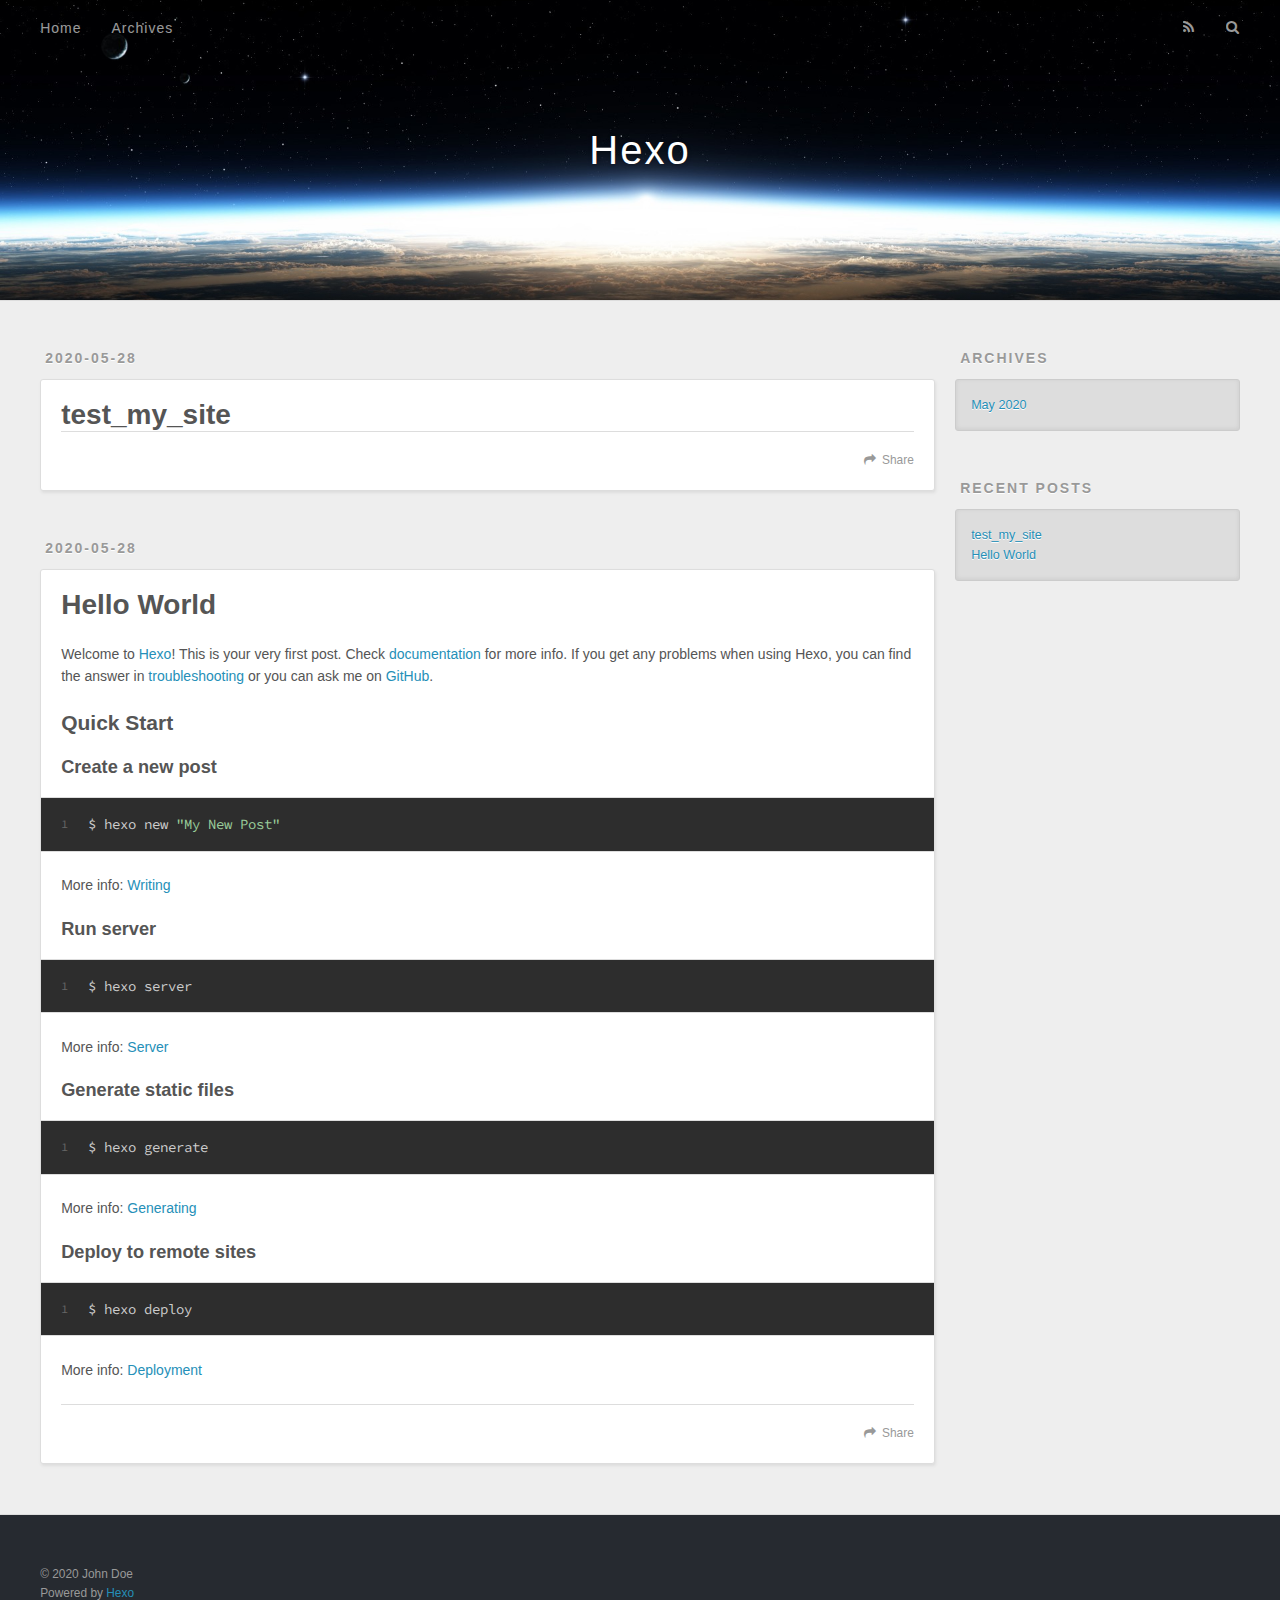
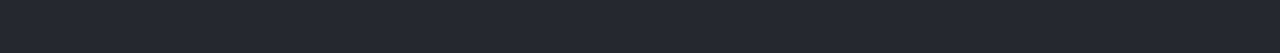
==== index.html @ 12178038 "Site updated: 2020-05-28 20:24:03" ====
<!DOCTYPE html>
<html>
<head>
  <meta charset="utf-8">
  

  
  <title>Hexo</title>
  <meta name="viewport" content="width=device-width, initial-scale=1, maximum-scale=1">
  <meta property="og:type" content="website">
<meta property="og:title" content="Hexo">
<meta property="og:url" content="http://yoursite.com/index.html">
<meta property="og:site_name" content="Hexo">
<meta property="og:locale" content="en_US">
<meta property="article:author" content="John Doe">
<meta name="twitter:card" content="summary">
  
    <link rel="alternate" href="/atom.xml" title="Hexo" type="application/atom+xml">
  
  
    <link rel="icon" href="/favicon.png">
  
  
    <link href="//fonts.googleapis.com/css?family=Source+Code+Pro" rel="stylesheet" type="text/css">
  
  
<link rel="stylesheet" href="/css/style.css">

<meta name="generator" content="Hexo 4.2.1"></head>

<body>
  <div id="container">
    <div id="wrap">
      <header id="header">
  <div id="banner"></div>
  <div id="header-outer" class="outer">
    <div id="header-title" class="inner">
      <h1 id="logo-wrap">
        <a href="/" id="logo">Hexo</a>
      </h1>
      
    </div>
    <div id="header-inner" class="inner">
      <nav id="main-nav">
        <a id="main-nav-toggle" class="nav-icon"></a>
        
          <a class="main-nav-link" href="/">Home</a>
        
          <a class="main-nav-link" href="/archives">Archives</a>
        
      </nav>
      <nav id="sub-nav">
        
          <a id="nav-rss-link" class="nav-icon" href="/atom.xml" title="RSS Feed"></a>
        
        <a id="nav-search-btn" class="nav-icon" title="Search"></a>
      </nav>
      <div id="search-form-wrap">
        <form action="//google.com/search" method="get" accept-charset="UTF-8" class="search-form"><input type="search" name="q" class="search-form-input" placeholder="Search"><button type="submit" class="search-form-submit">&#xF002;</button><input type="hidden" name="sitesearch" value="http://yoursite.com"></form>
      </div>
    </div>
  </div>
</header>
      <div class="outer">
        <section id="main">
  
    <article id="post-test-my-site" class="article article-type-post" itemscope itemprop="blogPost">
  <div class="article-meta">
    <a href="/2020/05/28/test-my-site/" class="article-date">
  <time datetime="2020-05-28T12:20:44.000Z" itemprop="datePublished">2020-05-28</time>
</a>
    
  </div>
  <div class="article-inner">
    
    
      <header class="article-header">
        
  
    <h1 itemprop="name">
      <a class="article-title" href="/2020/05/28/test-my-site/">test_my_site</a>
    </h1>
  

      </header>
    
    <div class="article-entry" itemprop="articleBody">
      
        
      
    </div>
    <footer class="article-footer">
      <a data-url="http://yoursite.com/2020/05/28/test-my-site/" data-id="ckaqr1bk500000svd06qrcdso" class="article-share-link">Share</a>
      
      
    </footer>
  </div>
  
</article>


  
    <article id="post-hello-world" class="article article-type-post" itemscope itemprop="blogPost">
  <div class="article-meta">
    <a href="/2020/05/28/hello-world/" class="article-date">
  <time datetime="2020-05-28T12:19:38.404Z" itemprop="datePublished">2020-05-28</time>
</a>
    
  </div>
  <div class="article-inner">
    
    
      <header class="article-header">
        
  
    <h1 itemprop="name">
      <a class="article-title" href="/2020/05/28/hello-world/">Hello World</a>
    </h1>
  

      </header>
    
    <div class="article-entry" itemprop="articleBody">
      
        <p>Welcome to <a href="https://hexo.io/" target="_blank" rel="noopener">Hexo</a>! This is your very first post. Check <a href="https://hexo.io/docs/" target="_blank" rel="noopener">documentation</a> for more info. If you get any problems when using Hexo, you can find the answer in <a href="https://hexo.io/docs/troubleshooting.html" target="_blank" rel="noopener">troubleshooting</a> or you can ask me on <a href="https://github.com/hexojs/hexo/issues" target="_blank" rel="noopener">GitHub</a>.</p>
<h2 id="Quick-Start"><a href="#Quick-Start" class="headerlink" title="Quick Start"></a>Quick Start</h2><h3 id="Create-a-new-post"><a href="#Create-a-new-post" class="headerlink" title="Create a new post"></a>Create a new post</h3><figure class="highlight bash"><table><tr><td class="gutter"><pre><span class="line">1</span><br></pre></td><td class="code"><pre><span class="line">$ hexo new <span class="string">"My New Post"</span></span><br></pre></td></tr></table></figure>

<p>More info: <a href="https://hexo.io/docs/writing.html" target="_blank" rel="noopener">Writing</a></p>
<h3 id="Run-server"><a href="#Run-server" class="headerlink" title="Run server"></a>Run server</h3><figure class="highlight bash"><table><tr><td class="gutter"><pre><span class="line">1</span><br></pre></td><td class="code"><pre><span class="line">$ hexo server</span><br></pre></td></tr></table></figure>

<p>More info: <a href="https://hexo.io/docs/server.html" target="_blank" rel="noopener">Server</a></p>
<h3 id="Generate-static-files"><a href="#Generate-static-files" class="headerlink" title="Generate static files"></a>Generate static files</h3><figure class="highlight bash"><table><tr><td class="gutter"><pre><span class="line">1</span><br></pre></td><td class="code"><pre><span class="line">$ hexo generate</span><br></pre></td></tr></table></figure>

<p>More info: <a href="https://hexo.io/docs/generating.html" target="_blank" rel="noopener">Generating</a></p>
<h3 id="Deploy-to-remote-sites"><a href="#Deploy-to-remote-sites" class="headerlink" title="Deploy to remote sites"></a>Deploy to remote sites</h3><figure class="highlight bash"><table><tr><td class="gutter"><pre><span class="line">1</span><br></pre></td><td class="code"><pre><span class="line">$ hexo deploy</span><br></pre></td></tr></table></figure>

<p>More info: <a href="https://hexo.io/docs/one-command-deployment.html" target="_blank" rel="noopener">Deployment</a></p>

      
    </div>
    <footer class="article-footer">
      <a data-url="http://yoursite.com/2020/05/28/hello-world/" data-id="ckaqr1bkb00010svd5pv96k3i" class="article-share-link">Share</a>
      
      
    </footer>
  </div>
  
</article>


  


</section>
        
          <aside id="sidebar">
  
    

  
    

  
    
  
    
  <div class="widget-wrap">
    <h3 class="widget-title">Archives</h3>
    <div class="widget">
      <ul class="archive-list"><li class="archive-list-item"><a class="archive-list-link" href="/archives/2020/05/">May 2020</a></li></ul>
    </div>
  </div>


  
    
  <div class="widget-wrap">
    <h3 class="widget-title">Recent Posts</h3>
    <div class="widget">
      <ul>
        
          <li>
            <a href="/2020/05/28/test-my-site/">test_my_site</a>
          </li>
        
          <li>
            <a href="/2020/05/28/hello-world/">Hello World</a>
          </li>
        
      </ul>
    </div>
  </div>

  
</aside>
        
      </div>
      <footer id="footer">
  
  <div class="outer">
    <div id="footer-info" class="inner">
      &copy; 2020 John Doe<br>
      Powered by <a href="http://hexo.io/" target="_blank">Hexo</a>
    </div>
  </div>
</footer>
    </div>
    <nav id="mobile-nav">
  
    <a href="/" class="mobile-nav-link">Home</a>
  
    <a href="/archives" class="mobile-nav-link">Archives</a>
  
</nav>
    

<script src="//ajax.googleapis.com/ajax/libs/jquery/2.0.3/jquery.min.js"></script>


  
<link rel="stylesheet" href="/fancybox/jquery.fancybox.css">

  
<script src="/fancybox/jquery.fancybox.pack.js"></script>




<script src="/js/script.js"></script>




  </div>
</body>
</html>
---- css/style.css ----
body {
  width: 100%;
}
body:before,
body:after {
  content: "";
  display: table;
}
body:after {
  clear: both;
}
html,
body,
div,
span,
applet,
object,
iframe,
h1,
h2,
h3,
h4,
h5,
h6,
p,
blockquote,
pre,
a,
abbr,
acronym,
address,
big,
cite,
code,
del,
dfn,
em,
img,
ins,
kbd,
q,
s,
samp,
small,
strike,
strong,
sub,
sup,
tt,
var,
dl,
dt,
dd,
ol,
ul,
li,
fieldset,
form,
label,
legend,
table,
caption,
tbody,
tfoot,
thead,
tr,
th,
td {
  margin: 0;
  padding: 0;
  border: 0;
  outline: 0;
  font-weight: inherit;
  font-style: inherit;
  font-family: inherit;
  font-size: 100%;
  vertical-align: baseline;
}
body {
  line-height: 1;
  color: #000;
  background: #fff;
}
ol,
ul {
  list-style: none;
}
table {
  border-collapse: separate;
  border-spacing: 0;
  vertical-align: middle;
}
caption,
th,
td {
  text-align: left;
  font-weight: normal;
  vertical-align: middle;
}
a img {
  border: none;
}
input,
button {
  margin: 0;
  padding: 0;
}
input::-moz-focus-inner,
button::-moz-focus-inner {
  border: 0;
  padding: 0;
}
@font-face {
  font-family: FontAwesome;
  font-style: normal;
  font-weight: normal;
  src: url("fonts/fontawesome-webfont.eot?v=#4.0.3");
  src: url("fonts/fontawesome-webfont.eot?#iefix&v=#4.0.3") format("embedded-opentype"), url("fonts/fontawesome-webfont.woff?v=#4.0.3") format("woff"), url("fonts/fontawesome-webfont.ttf?v=#4.0.3") format("truetype"), url("fonts/fontawesome-webfont.svg#fontawesomeregular?v=#4.0.3") format("svg");
}
html,
body,
#container {
  height: 100%;
}
body {
  background: #eee;
  font: 14px -apple-system, BlinkMacSystemFont, "Segoe UI", "Roboto", "Oxygen", "Ubuntu", "Cantarell", "Fira Sans", "Droid Sans", "Helvetica Neue", sans-serif;
  -webkit-text-size-adjust: 100%;
}
.outer {
  max-width: 1220px;
  margin: 0 auto;
  padding: 0 20px;
}
.outer:before,
.outer:after {
  content: "";
  display: table;
}
.outer:after {
  clear: both;
}
.inner {
  display: inline;
  float: left;
  width: 98.33333333333333%;
  margin: 0 0.833333333333333%;
}
.left,
.alignleft {
  float: left;
}
.right,
.alignright {
  float: right;
}
.clear {
  clear: both;
}
#container {
  position: relative;
}
.mobile-nav-on {
  overflow: hidden;
}
#wrap {
  height: 100%;
  width: 100%;
  position: absolute;
  top: 0;
  left: 0;
  -webkit-transition: 0.2s ease-out;
  -moz-transition: 0.2s ease-out;
  -ms-transition: 0.2s ease-out;
  transition: 0.2s ease-out;
  z-index: 1;
  background: #eee;
}
.mobile-nav-on #wrap {
  left: 280px;
}
@media screen and (min-width: 768px) {
  #main {
    display: inline;
    float: left;
    width: 73.33333333333333%;
    margin: 0 0.833333333333333%;
  }
}
.article-date,
.article-category-link,
.archive-year,
.widget-title {
  text-decoration: none;
  text-transform: uppercase;
  letter-spacing: 2px;
  color: #999;
  margin-bottom: 1em;
  margin-left: 5px;
  line-height: 1em;
  text-shadow: 0 1px #fff;
  font-weight: bold;
}
.article-inner,
.archive-article-inner {
  background: #fff;
  -webkit-box-shadow: 1px 2px 3px #ddd;
  box-shadow: 1px 2px 3px #ddd;
  border: 1px solid #ddd;
  border-radius: 3px;
}
.article-entry h1,
.widget h1 {
  font-size: 2em;
}
.article-entry h2,
.widget h2 {
  font-size: 1.5em;
}
.article-entry h3,
.widget h3 {
  font-size: 1.3em;
}
.article-entry h4,
.widget h4 {
  font-size: 1.2em;
}
.article-entry h5,
.widget h5 {
  font-size: 1em;
}
.article-entry h6,
.widget h6 {
  font-size: 1em;
  color: #999;
}
.article-entry hr,
.widget hr {
  border: 1px dashed #ddd;
}
.article-entry strong,
.widget strong {
  font-weight: bold;
}
.article-entry em,
.widget em,
.article-entry cite,
.widget cite {
  font-style: italic;
}
.article-entry sup,
.widget sup,
.article-entry sub,
.widget sub {
  font-size: 0.75em;
  line-height: 0;
  position: relative;
  vertical-align: baseline;
}
.article-entry sup,
.widget sup {
  top: -0.5em;
}
.article-entry sub,
.widget sub {
  bottom: -0.2em;
}
.article-entry small,
.widget small {
  font-size: 0.85em;
}
.article-entry acronym,
.widget acronym,
.article-entry abbr,
.widget abbr {
  border-bottom: 1px dotted;
}
.article-entry ul,
.widget ul,
.article-entry ol,
.widget ol,
.article-entry dl,
.widget dl {
  margin: 0 20px;
  line-height: 1.6em;
}
.article-entry ul ul,
.widget ul ul,
.article-entry ol ul,
.widget ol ul,
.article-entry ul ol,
.widget ul ol,
.article-entry ol ol,
.widget ol ol {
  margin-top: 0;
  margin-bottom: 0;
}
.article-entry ul,
.widget ul {
  list-style: disc;
}
.article-entry ol,
.widget ol {
  list-style: decimal;
}
.article-entry dt,
.widget dt {
  font-weight: bold;
}
#header {
  height: 300px;
  position: relative;
  border-bottom: 1px solid #ddd;
}
#header:before,
#header:after {
  content: "";
  position: absolute;
  left: 0;
  right: 0;
  height: 40px;
}
#header:before {
  top: 0;
  background: -webkit-linear-gradient(rgba(0,0,0,0.2), transparent);
  background: -moz-linear-gradient(rgba(0,0,0,0.2), transparent);
  background: -ms-linear-gradient(rgba(0,0,0,0.2), transparent);
  background: linear-gradient(rgba(0,0,0,0.2), transparent);
}
#header:after {
  bottom: 0;
  background: -webkit-linear-gradient(transparent, rgba(0,0,0,0.2));
  background: -moz-linear-gradient(transparent, rgba(0,0,0,0.2));
  background: -ms-linear-gradient(transparent, rgba(0,0,0,0.2));
  background: linear-gradient(transparent, rgba(0,0,0,0.2));
}
#header-outer {
  height: 100%;
  position: relative;
}
#header-inner {
  position: relative;
  overflow: hidden;
}
#banner {
  position: absolute;
  top: 0;
  left: 0;
  width: 100%;
  height: 100%;
  background: url("images/banner.jpg") center #000;
  -webkit-background-size: cover;
  -moz-background-size: cover;
  background-size: cover;
  z-index: -1;
}
#header-title {
  text-align: center;
  height: 40px;
  position: absolute;
  top: 50%;
  left: 0;
  margin-top: -20px;
}
#logo,
#subtitle {
  text-decoration: none;
  color: #fff;
  font-weight: 300;
  text-shadow: 0 1px 4px rgba(0,0,0,0.3);
}
#logo {
  font-size: 40px;
  line-height: 40px;
  letter-spacing: 2px;
}
#subtitle {
  font-size: 16px;
  line-height: 16px;
  letter-spacing: 1px;
}
#subtitle-wrap {
  margin-top: 16px;
}
#main-nav {
  float: left;
  margin-left: -15px;
}
.nav-icon,
.main-nav-link {
  float: left;
  color: #fff;
  opacity: 0.6;
  text-decoration: none;
  text-shadow: 0 1px rgba(0,0,0,0.2);
  -webkit-transition: opacity 0.2s;
  -moz-transition: opacity 0.2s;
  -ms-transition: opacity 0.2s;
  transition: opacity 0.2s;
  display: block;
  padding: 20px 15px;
}
.nav-icon:hover,
.main-nav-link:hover {
  opacity: 1;
}
.nav-icon {
  font-family: FontAwesome;
  text-align: center;
  font-size: 14px;
  width: 14px;
  height: 14px;
  padding: 20px 15px;
  position: relative;
  cursor: pointer;
}
.main-nav-link {
  font-weight: 300;
  letter-spacing: 1px;
}
@media screen and (max-width: 479px) {
  .main-nav-link {
    display: none;
  }
}
#main-nav-toggle {
  display: none;
}
#main-nav-toggle:before {
  content: "\f0c9";
}
@media screen and (max-width: 479px) {
  #main-nav-toggle {
    display: block;
  }
}
#sub-nav {
  float: right;
  margin-right: -15px;
}
#nav-rss-link:before {
  content: "\f09e";
}
#nav-search-btn:before {
  content: "\f002";
}
#search-form-wrap {
  position: absolute;
  top: 15px;
  width: 150px;
  height: 30px;
  right: -150px;
  opacity: 0;
  -webkit-transition: 0.2s ease-out;
  -moz-transition: 0.2s ease-out;
  -ms-transition: 0.2s ease-out;
  transition: 0.2s ease-out;
}
#search-form-wrap.on {
  opacity: 1;
  right: 0;
}
@media screen and (max-width: 479px) {
  #search-form-wrap {
    width: 100%;
    right: -100%;
  }
}
.search-form {
  position: absolute;
  top: 0;
  left: 0;
  right: 0;
  background: #fff;
  padding: 5px 15px;
  border-radius: 15px;
  -webkit-box-shadow: 0 0 10px rgba(0,0,0,0.3);
  box-shadow: 0 0 10px rgba(0,0,0,0.3);
}
.search-form-input {
  border: none;
  background: none;
  color: #555;
  width: 100%;
  font: 13px -apple-system, BlinkMacSystemFont, "Segoe UI", "Roboto", "Oxygen", "Ubuntu", "Cantarell", "Fira Sans", "Droid Sans", "Helvetica Neue", sans-serif;
  outline: none;
}
.search-form-input::-webkit-search-results-decoration,
.search-form-input::-webkit-search-cancel-button {
  -webkit-appearance: none;
}
.search-form-submit {
  position: absolute;
  top: 50%;
  right: 10px;
  margin-top: -7px;
  font: 13px FontAwesome;
  border: none;
  background: none;
  color: #bbb;
  cursor: pointer;
}
.search-form-submit:hover,
.search-form-submit:focus {
  color: #777;
}
.article {
  margin: 50px 0;
}
.article-inner {
  overflow: hidden;
}
.article-meta:before,
.article-meta:after {
  content: "";
  display: table;
}
.article-meta:after {
  clear: both;
}
.article-date {
  float: left;
}
.article-category {
  float: left;
  line-height: 1em;
  color: #ccc;
  text-shadow: 0 1px #fff;
  margin-left: 8px;
}
.article-category:before {
  content: "\2022";
}
.article-category-link {
  margin: 0 12px 1em;
}
.article-header {
  padding: 20px 20px 0;
}
.article-title {
  text-decoration: none;
  font-size: 2em;
  font-weight: bold;
  color: #555;
  line-height: 1.1em;
  -webkit-transition: color 0.2s;
  -moz-transition: color 0.2s;
  -ms-transition: color 0.2s;
  transition: color 0.2s;
}
a.article-title:hover {
  color: #258fb8;
}
.article-entry {
  color: #555;
  padding: 0 20px;
}
.article-entry:before,
.article-entry:after {
  content: "";
  display: table;
}
.article-entry:after {
  clear: both;
}
.article-entry p,
.article-entry table {
  line-height: 1.6em;
  margin: 1.6em 0;
}
.article-entry h1,
.article-entry h2,
.article-entry h3,
.article-entry h4,
.article-entry h5,
.article-entry h6 {
  font-weight: bold;
}
.article-entry h1,
.article-entry h2,
.article-entry h3,
.article-entry h4,
.article-entry h5,
.article-entry h6 {
  line-height: 1.1em;
  margin: 1.1em 0;
}
.article-entry a {
  color: #258fb8;
  text-decoration: none;
}
.article-entry a:hover {
  text-decoration: underline;
}
.article-entry ul,
.article-entry ol,
.article-entry dl {
  margin-top: 1.6em;
  margin-bottom: 1.6em;
}
.article-entry img,
.article-entry video {
  max-width: 100%;
  height: auto;
  display: block;
  margin: auto;
}
.article-entry iframe {
  border: none;
}
.article-entry table {
  width: 100%;
  border-collapse: collapse;
  border-spacing: 0;
}
.article-entry th {
  font-weight: bold;
  border-bottom: 3px solid #ddd;
  padding-bottom: 0.5em;
}
.article-entry td {
  border-bottom: 1px solid #ddd;
  padding: 10px 0;
}
.article-entry blockquote {
  font-family: Georgia, "Times New Roman", serif;
  font-size: 1.4em;
  margin: 1.6em 20px;
  text-align: center;
}
.article-entry blockquote footer {
  font-size: 14px;
  margin: 1.6em 0;
  font-family: -apple-system, BlinkMacSystemFont, "Segoe UI", "Roboto", "Oxygen", "Ubuntu", "Cantarell", "Fira Sans", "Droid Sans", "Helvetica Neue", sans-serif;
}
.article-entry blockquote footer cite:before {
  content: "—";
  padding: 0 0.5em;
}
.article-entry .pullquote {
  text-align: left;
  width: 45%;
  margin: 0;
}
.article-entry .pullquote.left {
  margin-left: 0.5em;
  margin-right: 1em;
}
.article-entry .pullquote.right {
  margin-right: 0.5em;
  margin-left: 1em;
}
.article-entry .caption {
  color: #999;
  display: block;
  font-size: 0.9em;
  margin-top: 0.5em;
  position: relative;
  text-align: center;
}
.article-entry .video-container {
  position: relative;
  padding-top: 56.25%;
  height: 0;
  overflow: hidden;
}
.article-entry .video-container iframe,
.article-entry .video-container object,
.article-entry .video-container embed {
  position: absolute;
  top: 0;
  left: 0;
  width: 100%;
  height: 100%;
  margin-top: 0;
}
.article-more-link a {
  display: inline-block;
  line-height: 1em;
  padding: 6px 15px;
  border-radius: 15px;
  background: #eee;
  color: #999;
  text-shadow: 0 1px #fff;
  text-decoration: none;
}
.article-more-link a:hover {
  background: #258fb8;
  color: #fff;
  text-decoration: none;
  text-shadow: 0 1px #1e7293;
}
.article-footer {
  font-size: 0.85em;
  line-height: 1.6em;
  border-top: 1px solid #ddd;
  padding-top: 1.6em;
  margin: 0 20px 20px;
}
.article-footer:before,
.article-footer:after {
  content: "";
  display: table;
}
.article-footer:after {
  clear: both;
}
.article-footer a {
  color: #999;
  text-decoration: none;
}
.article-footer a:hover {
  color: #555;
}
.article-tag-list-item {
  float: left;
  margin-right: 10px;
}
.article-tag-list-link:before {
  content: "#";
}
.article-comment-link {
  float: right;
}
.article-comment-link:before {
  content: "\f075";
  font-family: FontAwesome;
  padding-right: 8px;
}
.article-share-link {
  cursor: pointer;
  float: right;
  margin-left: 20px;
}
.article-share-link:before {
  content: "\f064";
  font-family: FontAwesome;
  padding-right: 6px;
}
#article-nav {
  position: relative;
}
#article-nav:before,
#article-nav:after {
  content: "";
  display: table;
}
#article-nav:after {
  clear: both;
}
@media screen and (min-width: 768px) {
  #article-nav {
    margin: 50px 0;
  }
  #article-nav:before {
    width: 8px;
    height: 8px;
    position: absolute;
    top: 50%;
    left: 50%;
    margin-top: -4px;
    margin-left: -4px;
    content: "";
    border-radius: 50%;
    background: #ddd;
    -webkit-box-shadow: 0 1px 2px #fff;
    box-shadow: 0 1px 2px #fff;
  }
}
.article-nav-link-wrap {
  text-decoration: none;
  text-shadow: 0 1px #fff;
  color: #999;
  -webkit-box-sizing: border-box;
  -moz-box-sizing: border-box;
  box-sizing: border-box;
  margin-top: 50px;
  text-align: center;
  display: block;
}
.article-nav-link-wrap:hover {
  color: #555;
}
@media screen and (min-width: 768px) {
  .article-nav-link-wrap {
    width: 50%;
    margin-top: 0;
  }
}
@media screen and (min-width: 768px) {
  #article-nav-newer {
    float: left;
    text-align: right;
    padding-right: 20px;
  }
}
@media screen and (min-width: 768px) {
  #article-nav-older {
    float: right;
    text-align: left;
    padding-left: 20px;
  }
}
.article-nav-caption {
  text-transform: uppercase;
  letter-spacing: 2px;
  color: #ddd;
  line-height: 1em;
  font-weight: bold;
}
#article-nav-newer .article-nav-caption {
  margin-right: -2px;
}
.article-nav-title {
  font-size: 0.85em;
  line-height: 1.6em;
  margin-top: 0.5em;
}
.article-share-box {
  position: absolute;
  display: none;
  background: #fff;
  -webkit-box-shadow: 1px 2px 10px rgba(0,0,0,0.2);
  box-shadow: 1px 2px 10px rgba(0,0,0,0.2);
  border-radius: 3px;
  margin-left: -145px;
  overflow: hidden;
  z-index: 1;
}
.article-share-box.on {
  display: block;
}
.article-share-input {
  width: 100%;
  background: none;
  -webkit-box-sizing: border-box;
  -moz-box-sizing: border-box;
  box-sizing: border-box;
  font: 14px -apple-system, BlinkMacSystemFont, "Segoe UI", "Roboto", "Oxygen", "Ubuntu", "Cantarell", "Fira Sans", "Droid Sans", "Helvetica Neue", sans-serif;
  padding: 0 15px;
  color: #555;
  outline: none;
  border: 1px solid #ddd;
  border-radius: 3px 3px 0 0;
  height: 36px;
  line-height: 36px;
}
.article-share-links {
  background: #eee;
}
.article-share-links:before,
.article-share-links:after {
  content: "";
  display: table;
}
.article-share-links:after {
  clear: both;
}
.article-share-twitter,
.article-share-facebook,
.article-share-pinterest,
.article-share-google {
  width: 50px;
  height: 36px;
  display: block;
  float: left;
  position: relative;
  color: #999;
  text-shadow: 0 1px #fff;
}
.article-share-twitter:before,
.article-share-facebook:before,
.article-share-pinterest:before,
.article-share-google:before {
  font-size: 20px;
  font-family: FontAwesome;
  width: 20px;
  height: 20px;
  position: absolute;
  top: 50%;
  left: 50%;
  margin-top: -10px;
  margin-left: -10px;
  text-align: center;
}
.article-share-twitter:hover,
.article-share-facebook:hover,
.article-share-pinterest:hover,
.article-share-google:hover {
  color: #fff;
}
.article-share-twitter:before {
  content: "\f099";
}
.article-share-twitter:hover {
  background: #00aced;
  text-shadow: 0 1px #008abe;
}
.article-share-facebook:before {
  content: "\f09a";
}
.article-share-facebook:hover {
  background: #3b5998;
  text-shadow: 0 1px #2f477a;
}
.article-share-pinterest:before {
  content: "\f0d2";
}
.article-share-pinterest:hover {
  background: #cb2027;
  text-shadow: 0 1px #a21a1f;
}
.article-share-google:before {
  content: "\f0d5";
}
.article-share-google:hover {
  background: #dd4b39;
  text-shadow: 0 1px #be3221;
}
.article-gallery {
  background: #000;
  position: relative;
}
.article-gallery-photos {
  position: relative;
  overflow: hidden;
}
.article-gallery-img {
  display: none;
  max-width: 100%;
}
.article-gallery-img:first-child {
  display: block;
}
.article-gallery-img.loaded {
  position: absolute;
  display: block;
}
.article-gallery-img img {
  display: block;
  max-width: 100%;
  margin: 0 auto;
}
#comments {
  background: #fff;
  -webkit-box-shadow: 1px 2px 3px #ddd;
  box-shadow: 1px 2px 3px #ddd;
  padding: 20px;
  border: 1px solid #ddd;
  border-radius: 3px;
  margin: 50px 0;
}
#comments a {
  color: #258fb8;
}
.archives-wrap {
  margin: 50px 0;
}
.archives:before,
.archives:after {
  content: "";
  display: table;
}
.archives:after {
  clear: both;
}
.archive-year-wrap {
  margin-bottom: 1em;
}
.archives {
  -webkit-column-gap: 10px;
  -moz-column-gap: 10px;
  column-gap: 10px;
}
@media screen and (min-width: 480px) and (max-width: 767px) {
  .archives {
    -webkit-column-count: 2;
    -moz-column-count: 2;
    column-count: 2;
  }
}
@media screen and (min-width: 768px) {
  .archives {
    -webkit-column-count: 3;
    -moz-column-count: 3;
    column-count: 3;
  }
}
.archive-article {
  -webkit-column-break-inside: avoid;
  page-break-inside: avoid;
  overflow: hidden;
  break-inside: avoid-column;
}
.archive-article-inner {
  padding: 10px;
  margin-bottom: 15px;
}
.archive-article-title {
  text-decoration: none;
  font-weight: bold;
  color: #555;
  -webkit-transition: color 0.2s;
  -moz-transition: color 0.2s;
  -ms-transition: color 0.2s;
  transition: color 0.2s;
  line-height: 1.6em;
}
.archive-article-title:hover {
  color: #258fb8;
}
.archive-article-footer {
  margin-top: 1em;
}
.archive-article-date {
  color: #999;
  text-decoration: none;
  font-size: 0.85em;
  line-height: 1em;
  margin-bottom: 0.5em;
  display: block;
}
#page-nav {
  margin: 50px auto;
  background: #fff;
  -webkit-box-shadow: 1px 2px 3px #ddd;
  box-shadow: 1px 2px 3px #ddd;
  border: 1px solid #ddd;
  border-radius: 3px;
  text-align: center;
  color: #999;
  overflow: hidden;
}
#page-nav:before,
#page-nav:after {
  content: "";
  display: table;
}
#page-nav:after {
  clear: both;
}
#page-nav a,
#page-nav span {
  padding: 10px 20px;
  line-height: 1;
  height: 2ex;
}
#page-nav a {
  color: #999;
  text-decoration: none;
}
#page-nav a:hover {
  background: #999;
  color: #fff;
}
#page-nav .prev {
  float: left;
}
#page-nav .next {
  float: right;
}
#page-nav .page-number {
  display: inline-block;
}
@media screen and (max-width: 479px) {
  #page-nav .page-number {
    display: none;
  }
}
#page-nav .current {
  color: #555;
  font-weight: bold;
}
#page-nav .space {
  color: #ddd;
}
#footer {
  background: #262a30;
  padding: 50px 0;
  border-top: 1px solid #ddd;
  color: #999;
}
#footer a {
  color: #258fb8;
  text-decoration: none;
}
#footer a:hover {
  text-decoration: underline;
}
#footer-info {
  line-height: 1.6em;
  font-size: 0.85em;
}
.article-entry pre,
.article-entry .highlight {
  background: #2d2d2d;
  margin: 0 -20px;
  padding: 15px 20px;
  border-style: solid;
  border-color: #ddd;
  border-width: 1px 0;
  overflow: auto;
  color: #ccc;
  line-height: 22.400000000000002px;
}
.article-entry .highlight .gutter pre,
.article-entry .gist .gist-file .gist-data .line-numbers {
  color: #666;
  font-size: 0.85em;
}
.article-entry pre,
.article-entry code {
  font-family: "Source Code Pro", Consolas, Monaco, Menlo, Consolas, monospace;
}
.article-entry code {
  background: #eee;
  text-shadow: 0 1px #fff;
  padding: 0 0.3em;
}
.article-entry pre code {
  background: none;
  text-shadow: none;
  padding: 0;
}
.article-entry .highlight pre {
  border: none;
  margin: 0;
  padding: 0;
}
.article-entry .highlight table {
  margin: 0;
  width: auto;
}
.article-entry .highlight td {
  border: none;
  padding: 0;
}
.article-entry .highlight figcaption {
  font-size: 0.85em;
  color: #999;
  line-height: 1em;
  margin-bottom: 1em;
}
.article-entry .highlight figcaption:before,
.article-entry .highlight figcaption:after {
  content: "";
  display: table;
}
.article-entry .highlight figcaption:after {
  clear: both;
}
.article-entry .highlight figcaption a {
  float: right;
}
.article-entry .highlight .gutter pre {
  text-align: right;
  padding-right: 20px;
}
.article-entry .highlight .line {
  height: 22.400000000000002px;
}
.article-entry .highlight .line.marked {
  background: #515151;
}
.article-entry .gist {
  margin: 0 -20px;
  border-style: solid;
  border-color: #ddd;
  border-width: 1px 0;
  background: #2d2d2d;
  padding: 15px 20px 15px 0;
}
.article-entry .gist .gist-file {
  border: none;
  font-family: "Source Code Pro", Consolas, Monaco, Menlo, Consolas, monospace;
  margin: 0;
}
.article-entry .gist .gist-file .gist-data {
  background: none;
  border: none;
}
.article-entry .gist .gist-file .gist-data .line-numbers {
  background: none;
  border: none;
  padding: 0 20px 0 0;
}
.article-entry .gist .gist-file .gist-data .line-data {
  padding: 0 !important;
}
.article-entry .gist .gist-file .highlight {
  margin: 0;
  padding: 0;
  border: none;
}
.article-entry .gist .gist-file .gist-meta {
  background: #2d2d2d;
  color: #999;
  font: 0.85em -apple-system, BlinkMacSystemFont, "Segoe UI", "Roboto", "Oxygen", "Ubuntu", "Cantarell", "Fira Sans", "Droid Sans", "Helvetica Neue", sans-serif;
  text-shadow: 0 0;
  padding: 0;
  margin-top: 1em;
  margin-left: 20px;
}
.article-entry .gist .gist-file .gist-meta a {
  color: #258fb8;
  font-weight: normal;
}
.article-entry .gist .gist-file .gist-meta a:hover {
  text-decoration: underline;
}
pre .comment,
pre .title {
  color: #999;
}
pre .variable,
pre .attribute,
pre .tag,
pre .regexp,
pre .ruby .constant,
pre .xml .tag .title,
pre .xml .pi,
pre .xml .doctype,
pre .html .doctype,
pre .css .id,
pre .css .class,
pre .css .pseudo {
  color: #f2777a;
}
pre .number,
pre .preprocessor,
pre .built_in,
pre .literal,
pre .params,
pre .constant {
  color: #f99157;
}
pre .class,
pre .ruby .class .title,
pre .css .rules .attribute {
  color: #9c9;
}
pre .string,
pre .value,
pre .inheritance,
pre .header,
pre .ruby .symbol,
pre .xml .cdata {
  color: #9c9;
}
pre .css .hexcolor {
  color: #6cc;
}
pre .function,
pre .python .decorator,
pre .python .title,
pre .ruby .function .title,
pre .ruby .title .keyword,
pre .perl .sub,
pre .javascript .title,
pre .coffeescript .title {
  color: #69c;
}
pre .keyword,
pre .javascript .function {
  color: #c9c;
}
@media screen and (max-width: 479px) {
  #mobile-nav {
    position: absolute;
    top: 0;
    left: 0;
    width: 280px;
    height: 100%;
    background: #191919;
    border-right: 1px solid #fff;
  }
}
@media screen and (max-width: 479px) {
  .mobile-nav-link {
    display: block;
    color: #999;
    text-decoration: none;
    padding: 15px 20px;
    font-weight: bold;
  }
  .mobile-nav-link:hover {
    color: #fff;
  }
}
@media screen and (min-width: 768px) {
  #sidebar {
    display: inline;
    float: left;
    width: 23.333333333333332%;
    margin: 0 0.833333333333333%;
  }
}
.widget-wrap {
  margin: 50px 0;
}
.widget {
  color: #777;
  text-shadow: 0 1px #fff;
  background: #ddd;
  -webkit-box-shadow: 0 -1px 4px #ccc inset;
  box-shadow: 0 -1px 4px #ccc inset;
  border: 1px solid #ccc;
  padding: 15px;
  border-radius: 3px;
}
.widget a {
  color: #258fb8;
  text-decoration: none;
}
.widget a:hover {
  text-decoration: underline;
}
.widget ul ul,
.widget ol ul,
.widget dl ul,
.widget ul ol,
.widget ol ol,
.widget dl ol,
.widget ul dl,
.widget ol dl,
.widget dl dl {
  margin-left: 15px;
  list-style: disc;
}
.widget {
  line-height: 1.6em;
  word-wrap: break-word;
  font-size: 0.9em;
}
.widget ul,
.widget ol {
  list-style: none;
  margin: 0;
}
.widget ul ul,
.widget ol ul,
.widget ul ol,
.widget ol ol {
  margin: 0 20px;
}
.widget ul ul,
.widget ol ul {
  list-style: disc;
}
.widget ul ol,
.widget ol ol {
  list-style: decimal;
}
.category-list-count,
.tag-list-count,
.archive-list-count {
  padding-left: 5px;
  color: #999;
  font-size: 0.85em;
}
.category-list-count:before,
.tag-list-count:before,
.archive-list-count:before {
  content: "(";
}
.category-list-count:after,
.tag-list-count:after,
.archive-list-count:after {
  content: ")";
}
.tagcloud a {
  margin-right: 5px;
  display: inline-block;
}
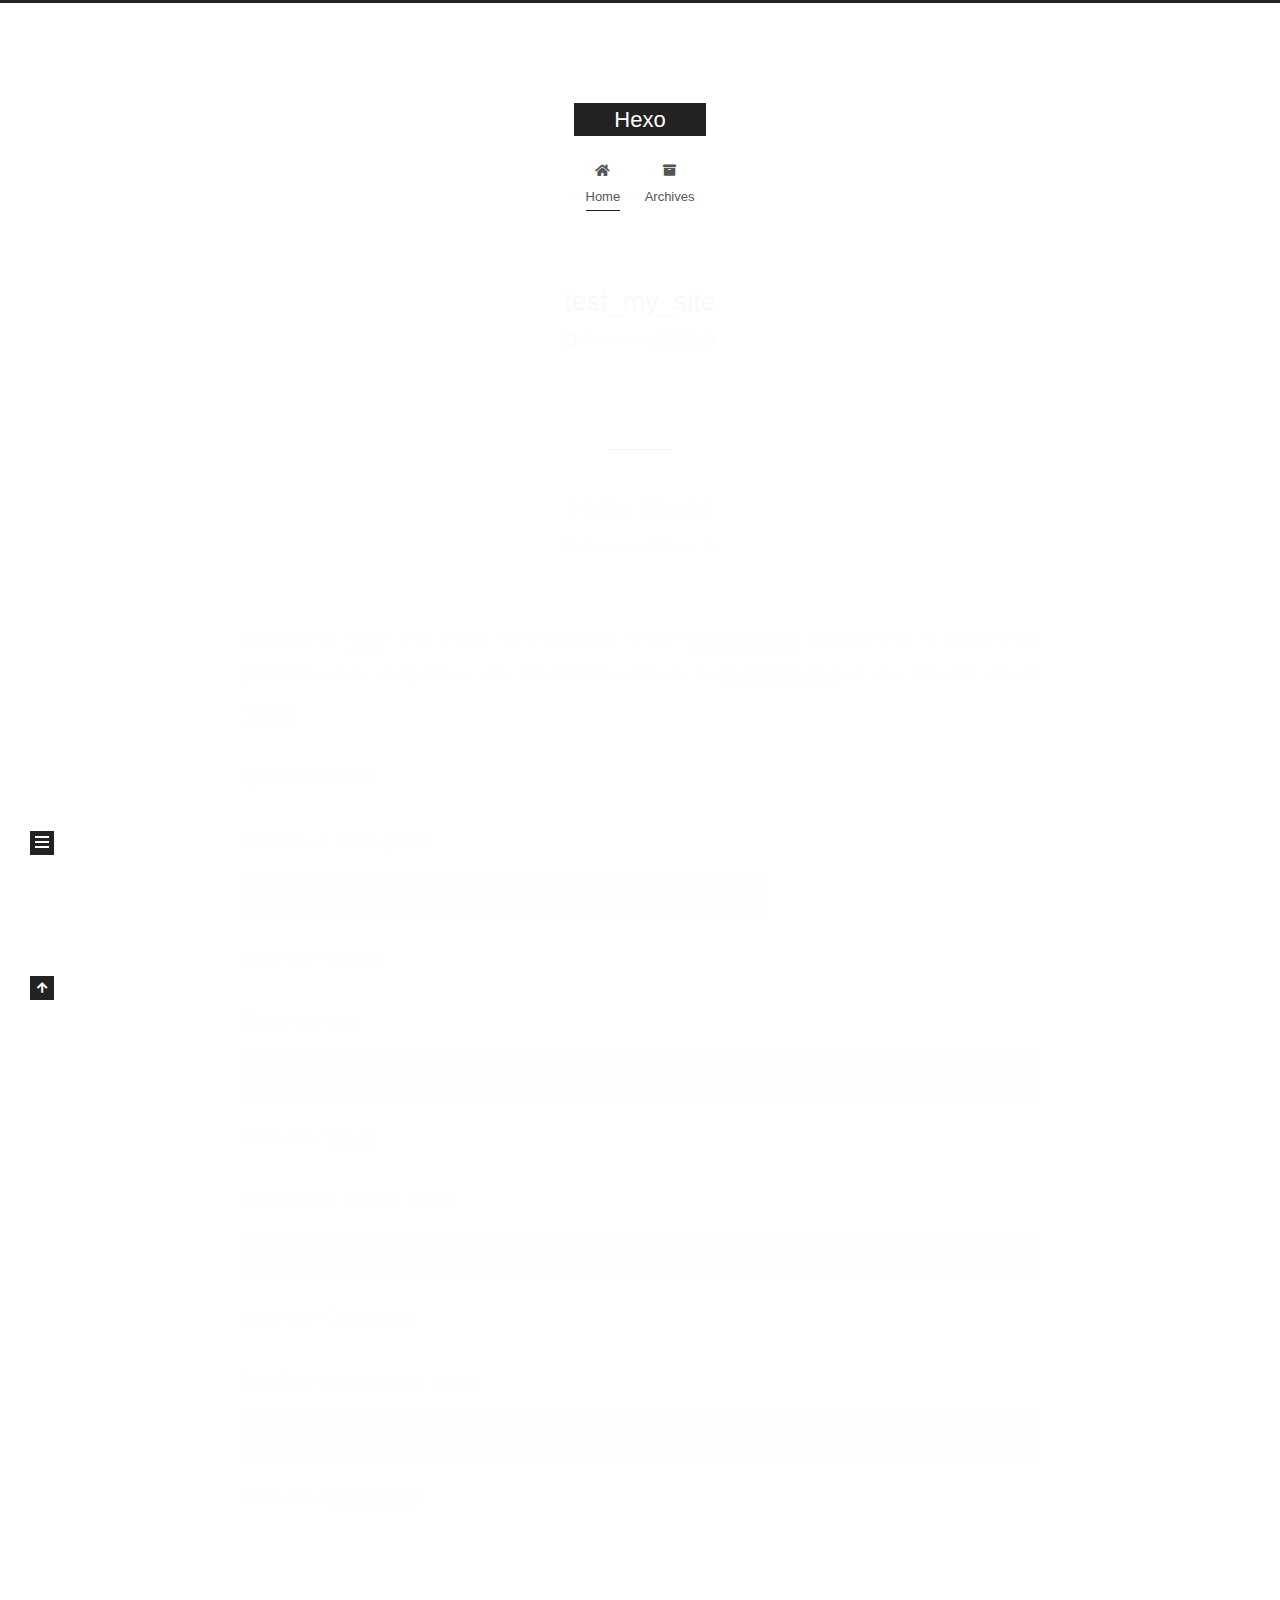
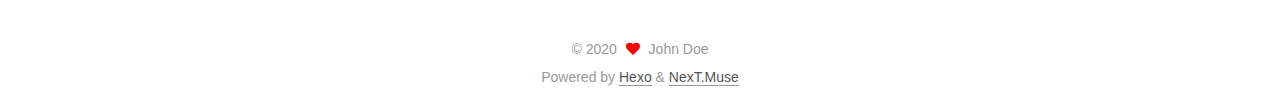
==== commit 3e606f9a: "Site updated: 2020-05-28 22:02:07" ====
--- a/index.html
+++ b/index.html
@@ -1,12 +1,25 @@
 <!DOCTYPE html>
-<html>
+<html lang="en">
 <head>
-  <meta charset="utf-8">
-  
-
-  
-  <title>Hexo</title>
-  <meta name="viewport" content="width=device-width, initial-scale=1, maximum-scale=1">
+  <meta charset="UTF-8">
+<meta name="viewport" content="width=device-width, initial-scale=1, maximum-scale=2">
+<meta name="theme-color" content="#222">
+<meta name="generator" content="Hexo 4.2.1">
+  <link rel="apple-touch-icon" sizes="180x180" href="/images/apple-touch-icon-next.png">
+  <link rel="icon" type="image/png" sizes="32x32" href="/images/favicon-32x32-next.png">
+  <link rel="icon" type="image/png" sizes="16x16" href="/images/favicon-16x16-next.png">
+  <link rel="mask-icon" href="/images/logo.svg" color="#222">
+
+<link rel="stylesheet" href="/css/main.css">
+
+
+<link rel="stylesheet" href="/lib/font-awesome/css/all.min.css">
+
+<script id="hexo-configurations">
+    var NexT = window.NexT || {};
+    var CONFIG = {"hostname":"yoursite.com","root":"/","scheme":"Muse","version":"7.8.0","exturl":false,"sidebar":{"position":"left","display":"post","padding":18,"offset":12,"onmobile":false},"copycode":{"enable":false,"show_result":false,"style":null},"back2top":{"enable":true,"sidebar":false,"scrollpercent":false},"bookmark":{"enable":false,"color":"#222","save":"auto"},"fancybox":false,"mediumzoom":false,"lazyload":false,"pangu":false,"comments":{"style":"tabs","active":null,"storage":true,"lazyload":false,"nav":null},"algolia":{"hits":{"per_page":10},"labels":{"input_placeholder":"Search for Posts","hits_empty":"We didn't find any results for the search: ${query}","hits_stats":"${hits} results found in ${time} ms"}},"localsearch":{"enable":false,"trigger":"auto","top_n_per_article":1,"unescape":false,"preload":false},"motion":{"enable":true,"async":false,"transition":{"post_block":"fadeIn","post_header":"slideDownIn","post_body":"slideDownIn","coll_header":"slideLeftIn","sidebar":"slideUpIn"}}};
+  </script>
+
   <meta property="og:type" content="website">
 <meta property="og:title" content="Hexo">
 <meta property="og:url" content="http://yoursite.com/index.html">
@@ -14,115 +27,220 @@
 <meta property="og:locale" content="en_US">
 <meta property="article:author" content="John Doe">
 <meta name="twitter:card" content="summary">
-  
-    <link rel="alternate" href="/atom.xml" title="Hexo" type="application/atom+xml">
-  
-  
-    <link rel="icon" href="/favicon.png">
-  
-  
-    <link href="//fonts.googleapis.com/css?family=Source+Code+Pro" rel="stylesheet" type="text/css">
-  
-  
-<link rel="stylesheet" href="/css/style.css">
-
-<meta name="generator" content="Hexo 4.2.1"></head>
-
-<body>
-  <div id="container">
-    <div id="wrap">
-      <header id="header">
-  <div id="banner"></div>
-  <div id="header-outer" class="outer">
-    <div id="header-title" class="inner">
-      <h1 id="logo-wrap">
-        <a href="/" id="logo">Hexo</a>
-      </h1>
-      
+
+<link rel="canonical" href="http://yoursite.com/">
+
+
+<script id="page-configurations">
+  // https://hexo.io/docs/variables.html
+  CONFIG.page = {
+    sidebar: "",
+    isHome : true,
+    isPost : false,
+    lang   : 'en'
+  };
+</script>
+
+  <title>Hexo</title>
+  
+
+
+
+
+
+
+  <noscript>
+  <style>
+  .use-motion .brand,
+  .use-motion .menu-item,
+  .sidebar-inner,
+  .use-motion .post-block,
+  .use-motion .pagination,
+  .use-motion .comments,
+  .use-motion .post-header,
+  .use-motion .post-body,
+  .use-motion .collection-header { opacity: initial; }
+
+  .use-motion .site-title,
+  .use-motion .site-subtitle {
+    opacity: initial;
+    top: initial;
+  }
+
+  .use-motion .logo-line-before i { left: initial; }
+  .use-motion .logo-line-after i { right: initial; }
+  </style>
+</noscript>
+
+</head>
+
+<body itemscope itemtype="http://schema.org/WebPage">
+  <div class="container use-motion">
+    <div class="headband"></div>
+
+    <header class="header" itemscope itemtype="http://schema.org/WPHeader">
+      <div class="header-inner"><div class="site-brand-container">
+  <div class="site-nav-toggle">
+    <div class="toggle" aria-label="Toggle navigation bar">
+      <span class="toggle-line toggle-line-first"></span>
+      <span class="toggle-line toggle-line-middle"></span>
+      <span class="toggle-line toggle-line-last"></span>
     </div>
-    <div id="header-inner" class="inner">
-      <nav id="main-nav">
-        <a id="main-nav-toggle" class="nav-icon"></a>
-        
-          <a class="main-nav-link" href="/">Home</a>
-        
-          <a class="main-nav-link" href="/archives">Archives</a>
-        
-      </nav>
-      <nav id="sub-nav">
-        
-          <a id="nav-rss-link" class="nav-icon" href="/atom.xml" title="RSS Feed"></a>
-        
-        <a id="nav-search-btn" class="nav-icon" title="Search"></a>
-      </nav>
-      <div id="search-form-wrap">
-        <form action="//google.com/search" method="get" accept-charset="UTF-8" class="search-form"><input type="search" name="q" class="search-form-input" placeholder="Search"><button type="submit" class="search-form-submit">&#xF002;</button><input type="hidden" name="sitesearch" value="http://yoursite.com"></form>
-      </div>
+  </div>
+
+  <div class="site-meta">
+
+    <a href="/" class="brand" rel="start">
+      <span class="logo-line-before"><i></i></span>
+      <h1 class="site-title">Hexo</h1>
+      <span class="logo-line-after"><i></i></span>
+    </a>
+  </div>
+
+  <div class="site-nav-right">
+    <div class="toggle popup-trigger">
     </div>
   </div>
-</header>
-      <div class="outer">
-        <section id="main">
-  
-    <article id="post-test-my-site" class="article article-type-post" itemscope itemprop="blogPost">
-  <div class="article-meta">
-    <a href="/2020/05/28/test-my-site/" class="article-date">
-  <time datetime="2020-05-28T12:20:44.000Z" itemprop="datePublished">2020-05-28</time>
-</a>
-    
-  </div>
-  <div class="article-inner">
-    
-    
-      <header class="article-header">
-        
-  
-    <h1 itemprop="name">
-      <a class="article-title" href="/2020/05/28/test-my-site/">test_my_site</a>
-    </h1>
-  
-
+</div>
+
+
+
+
+<nav class="site-nav">
+  <ul id="menu" class="main-menu menu">
+        <li class="menu-item menu-item-home">
+
+    <a href="/" rel="section"><i class="fa fa-home fa-fw"></i>Home</a>
+
+  </li>
+        <li class="menu-item menu-item-archives">
+
+    <a href="/archives/" rel="section"><i class="fa fa-archive fa-fw"></i>Archives</a>
+
+  </li>
+  </ul>
+</nav>
+
+
+
+
+</div>
+    </header>
+
+    
+  <div class="back-to-top">
+    <i class="fa fa-arrow-up"></i>
+    <span>0%</span>
+  </div>
+
+
+    <main class="main">
+      <div class="main-inner">
+        <div class="content-wrap">
+          
+
+          <div class="content index posts-expand">
+            
+      
+  
+  
+  <article itemscope itemtype="http://schema.org/Article" class="post-block" lang="en">
+    <link itemprop="mainEntityOfPage" href="http://yoursite.com/2020/05/28/test-my-site/">
+
+    <span hidden itemprop="author" itemscope itemtype="http://schema.org/Person">
+      <meta itemprop="image" content="/images/avatar.gif">
+      <meta itemprop="name" content="John Doe">
+      <meta itemprop="description" content="">
+    </span>
+
+    <span hidden itemprop="publisher" itemscope itemtype="http://schema.org/Organization">
+      <meta itemprop="name" content="Hexo">
+    </span>
+      <header class="post-header">
+        <h2 class="post-title" itemprop="name headline">
+          
+            <a href="/2020/05/28/test-my-site/" class="post-title-link" itemprop="url">test_my_site</a>
+        </h2>
+
+        <div class="post-meta">
+            <span class="post-meta-item">
+              <span class="post-meta-item-icon">
+                <i class="far fa-calendar"></i>
+              </span>
+              <span class="post-meta-item-text">Posted on</span>
+
+              <time title="Created: 2020-05-28 20:20:44" itemprop="dateCreated datePublished" datetime="2020-05-28T20:20:44+08:00">2020-05-28</time>
+            </span>
+
+          
+
+        </div>
       </header>
-    
-    <div class="article-entry" itemprop="articleBody">
-      
-        
+
+    
+    
+    
+    <div class="post-body" itemprop="articleBody">
+
+      
+          
       
     </div>
-    <footer class="article-footer">
-      <a data-url="http://yoursite.com/2020/05/28/test-my-site/" data-id="ckaqr1bk500000svd06qrcdso" class="article-share-link">Share</a>
-      
-      
-    </footer>
-  </div>
-  
-</article>
-
-
-  
-    <article id="post-hello-world" class="article article-type-post" itemscope itemprop="blogPost">
-  <div class="article-meta">
-    <a href="/2020/05/28/hello-world/" class="article-date">
-  <time datetime="2020-05-28T12:19:38.404Z" itemprop="datePublished">2020-05-28</time>
-</a>
-    
-  </div>
-  <div class="article-inner">
-    
-    
-      <header class="article-header">
-        
-  
-    <h1 itemprop="name">
-      <a class="article-title" href="/2020/05/28/hello-world/">Hello World</a>
-    </h1>
-  
-
+
+    
+    
+    
+      <footer class="post-footer">
+        <div class="post-eof"></div>
+      </footer>
+  </article>
+  
+  
+  
+
+      
+  
+  
+  <article itemscope itemtype="http://schema.org/Article" class="post-block" lang="en">
+    <link itemprop="mainEntityOfPage" href="http://yoursite.com/2020/05/28/hello-world/">
+
+    <span hidden itemprop="author" itemscope itemtype="http://schema.org/Person">
+      <meta itemprop="image" content="/images/avatar.gif">
+      <meta itemprop="name" content="John Doe">
+      <meta itemprop="description" content="">
+    </span>
+
+    <span hidden itemprop="publisher" itemscope itemtype="http://schema.org/Organization">
+      <meta itemprop="name" content="Hexo">
+    </span>
+      <header class="post-header">
+        <h2 class="post-title" itemprop="name headline">
+          
+            <a href="/2020/05/28/hello-world/" class="post-title-link" itemprop="url">Hello World</a>
+        </h2>
+
+        <div class="post-meta">
+            <span class="post-meta-item">
+              <span class="post-meta-item-icon">
+                <i class="far fa-calendar"></i>
+              </span>
+              <span class="post-meta-item-text">Posted on</span>
+
+              <time title="Created: 2020-05-28 20:19:38" itemprop="dateCreated datePublished" datetime="2020-05-28T20:19:38+08:00">2020-05-28</time>
+            </span>
+
+          
+
+        </div>
       </header>
-    
-    <div class="article-entry" itemprop="articleBody">
-      
-        <p>Welcome to <a href="https://hexo.io/" target="_blank" rel="noopener">Hexo</a>! This is your very first post. Check <a href="https://hexo.io/docs/" target="_blank" rel="noopener">documentation</a> for more info. If you get any problems when using Hexo, you can find the answer in <a href="https://hexo.io/docs/troubleshooting.html" target="_blank" rel="noopener">troubleshooting</a> or you can ask me on <a href="https://github.com/hexojs/hexo/issues" target="_blank" rel="noopener">GitHub</a>.</p>
+
+    
+    
+    
+    <div class="post-body" itemprop="articleBody">
+
+      
+          <p>Welcome to <a href="https://hexo.io/" target="_blank" rel="noopener">Hexo</a>! This is your very first post. Check <a href="https://hexo.io/docs/" target="_blank" rel="noopener">documentation</a> for more info. If you get any problems when using Hexo, you can find the answer in <a href="https://hexo.io/docs/troubleshooting.html" target="_blank" rel="noopener">troubleshooting</a> or you can ask me on <a href="https://github.com/hexojs/hexo/issues" target="_blank" rel="noopener">GitHub</a>.</p>
 <h2 id="Quick-Start"><a href="#Quick-Start" class="headerlink" title="Quick Start"></a>Quick Start</h2><h3 id="Create-a-new-post"><a href="#Create-a-new-post" class="headerlink" title="Create a new post"></a>Create a new post</h3><figure class="highlight bash"><table><tr><td class="gutter"><pre><span class="line">1</span><br></pre></td><td class="code"><pre><span class="line">$ hexo new <span class="string">"My New Post"</span></span><br></pre></td></tr></table></figure>
 
 <p>More info: <a href="https://hexo.io/docs/writing.html" target="_blank" rel="noopener">Writing</a></p>
@@ -138,99 +256,171 @@
 
       
     </div>
-    <footer class="article-footer">
-      <a data-url="http://yoursite.com/2020/05/28/hello-world/" data-id="ckaqr1bkb00010svd5pv96k3i" class="article-share-link">Share</a>
-      
-      
+
+    
+    
+    
+      <footer class="post-footer">
+        <div class="post-eof"></div>
+      </footer>
+  </article>
+  
+  
+  
+
+
+  
+
+
+
+          </div>
+          
+
+<script>
+  window.addEventListener('tabs:register', () => {
+    let { activeClass } = CONFIG.comments;
+    if (CONFIG.comments.storage) {
+      activeClass = localStorage.getItem('comments_active') || activeClass;
+    }
+    if (activeClass) {
+      let activeTab = document.querySelector(`a[href="#comment-${activeClass}"]`);
+      if (activeTab) {
+        activeTab.click();
+      }
+    }
+  });
+  if (CONFIG.comments.storage) {
+    window.addEventListener('tabs:click', event => {
+      if (!event.target.matches('.tabs-comment .tab-content .tab-pane')) return;
+      let commentClass = event.target.classList[1];
+      localStorage.setItem('comments_active', commentClass);
+    });
+  }
+</script>
+
+        </div>
+          
+  
+  <div class="toggle sidebar-toggle">
+    <span class="toggle-line toggle-line-first"></span>
+    <span class="toggle-line toggle-line-middle"></span>
+    <span class="toggle-line toggle-line-last"></span>
+  </div>
+
+  <aside class="sidebar">
+    <div class="sidebar-inner">
+
+      <ul class="sidebar-nav motion-element">
+        <li class="sidebar-nav-toc">
+          Table of Contents
+        </li>
+        <li class="sidebar-nav-overview">
+          Overview
+        </li>
+      </ul>
+
+      <!--noindex-->
+      <div class="post-toc-wrap sidebar-panel">
+      </div>
+      <!--/noindex-->
+
+      <div class="site-overview-wrap sidebar-panel">
+        <div class="site-author motion-element" itemprop="author" itemscope itemtype="http://schema.org/Person">
+  <p class="site-author-name" itemprop="name">John Doe</p>
+  <div class="site-description" itemprop="description"></div>
+</div>
+<div class="site-state-wrap motion-element">
+  <nav class="site-state">
+      <div class="site-state-item site-state-posts">
+          <a href="/archives/">
+        
+          <span class="site-state-item-count">2</span>
+          <span class="site-state-item-name">posts</span>
+        </a>
+      </div>
+  </nav>
+</div>
+
+
+
+      </div>
+
+    </div>
+  </aside>
+  <div id="sidebar-dimmer"></div>
+
+
+      </div>
+    </main>
+
+    <footer class="footer">
+      <div class="footer-inner">
+        
+
+        
+
+<div class="copyright">
+  
+  &copy; 
+  <span itemprop="copyrightYear">2020</span>
+  <span class="with-love">
+    <i class="fa fa-heart"></i>
+  </span>
+  <span class="author" itemprop="copyrightHolder">John Doe</span>
+</div>
+  <div class="powered-by">Powered by <a href="https://hexo.io/" class="theme-link" rel="noopener" target="_blank">Hexo</a> & <a href="https://muse.theme-next.org/" class="theme-link" rel="noopener" target="_blank">NexT.Muse</a>
+  </div>
+
+        
+
+
+
+
+
+
+
+
+      </div>
     </footer>
   </div>
-  
-</article>
-
-
-  
-
-
-</section>
-        
-          <aside id="sidebar">
-  
-    
-
-  
-    
-
-  
-    
-  
-    
-  <div class="widget-wrap">
-    <h3 class="widget-title">Archives</h3>
-    <div class="widget">
-      <ul class="archive-list"><li class="archive-list-item"><a class="archive-list-link" href="/archives/2020/05/">May 2020</a></li></ul>
-    </div>
-  </div>
-
-
-  
-    
-  <div class="widget-wrap">
-    <h3 class="widget-title">Recent Posts</h3>
-    <div class="widget">
-      <ul>
-        
-          <li>
-            <a href="/2020/05/28/test-my-site/">test_my_site</a>
-          </li>
-        
-          <li>
-            <a href="/2020/05/28/hello-world/">Hello World</a>
-          </li>
-        
-      </ul>
-    </div>
-  </div>
-
-  
-</aside>
-        
-      </div>
-      <footer id="footer">
-  
-  <div class="outer">
-    <div id="footer-info" class="inner">
-      &copy; 2020 John Doe<br>
-      Powered by <a href="http://hexo.io/" target="_blank">Hexo</a>
-    </div>
-  </div>
-</footer>
-    </div>
-    <nav id="mobile-nav">
-  
-    <a href="/" class="mobile-nav-link">Home</a>
-  
-    <a href="/archives" class="mobile-nav-link">Archives</a>
-  
-</nav>
-    
-
-<script src="//ajax.googleapis.com/ajax/libs/jquery/2.0.3/jquery.min.js"></script>
-
-
-  
-<link rel="stylesheet" href="/fancybox/jquery.fancybox.css">
-
-  
-<script src="/fancybox/jquery.fancybox.pack.js"></script>
-
-
-
-
-<script src="/js/script.js"></script>
-
-
-
-
-  </div>
+
+  
+  <script src="/lib/anime.min.js"></script>
+  <script src="/lib/velocity/velocity.min.js"></script>
+  <script src="/lib/velocity/velocity.ui.min.js"></script>
+
+<script src="/js/utils.js"></script>
+
+<script src="/js/motion.js"></script>
+
+
+<script src="/js/schemes/muse.js"></script>
+
+
+<script src="/js/next-boot.js"></script>
+
+
+
+
+  
+
+
+
+
+
+
+
+
+
+
+
+
+
+
+
+  
+
+  
+
 </body>
-</html>+</html>
--- a/css/main.css
+++ b/css/main.css
@@ -0,0 +1,2291 @@
+:root {
+  --body-bg-color: #fff;
+  --content-bg-color: #fff;
+  --card-bg-color: #f5f5f5;
+  --text-color: #555;
+  --blockquote-color: #666;
+  --link-color: #555;
+  --link-hover-color: #222;
+  --brand-color: #fff;
+  --brand-hover-color: #fff;
+  --table-row-odd-bg-color: #f9f9f9;
+  --table-row-hover-bg-color: #f5f5f5;
+  --menu-item-bg-color: #f5f5f5;
+  --btn-default-bg: #222;
+  --btn-default-color: #fff;
+  --btn-default-border-color: #222;
+  --btn-default-hover-bg: #fff;
+  --btn-default-hover-color: #222;
+  --btn-default-hover-border-color: #222;
+}
+html {
+  line-height: 1.15; /* 1 */
+  -webkit-text-size-adjust: 100%; /* 2 */
+}
+body {
+  margin: 0;
+}
+main {
+  display: block;
+}
+h1 {
+  font-size: 2em;
+  margin: 0.67em 0;
+}
+hr {
+  box-sizing: content-box; /* 1 */
+  height: 0; /* 1 */
+  overflow: visible; /* 2 */
+}
+pre {
+  font-family: monospace, monospace; /* 1 */
+  font-size: 1em; /* 2 */
+}
+a {
+  background: transparent;
+}
+abbr[title] {
+  border-bottom: none; /* 1 */
+  text-decoration: underline; /* 2 */
+  text-decoration: underline dotted; /* 2 */
+}
+b,
+strong {
+  font-weight: bolder;
+}
+code,
+kbd,
+samp {
+  font-family: monospace, monospace; /* 1 */
+  font-size: 1em; /* 2 */
+}
+small {
+  font-size: 80%;
+}
+sub,
+sup {
+  font-size: 75%;
+  line-height: 0;
+  position: relative;
+  vertical-align: baseline;
+}
+sub {
+  bottom: -0.25em;
+}
+sup {
+  top: -0.5em;
+}
+img {
+  border-style: none;
+}
+button,
+input,
+optgroup,
+select,
+textarea {
+  font-family: inherit; /* 1 */
+  font-size: 100%; /* 1 */
+  line-height: 1.15; /* 1 */
+  margin: 0; /* 2 */
+}
+button,
+input {
+/* 1 */
+  overflow: visible;
+}
+button,
+select {
+/* 1 */
+  text-transform: none;
+}
+button,
+[type='button'],
+[type='reset'],
+[type='submit'] {
+  -webkit-appearance: button;
+}
+button::-moz-focus-inner,
+[type='button']::-moz-focus-inner,
+[type='reset']::-moz-focus-inner,
+[type='submit']::-moz-focus-inner {
+  border-style: none;
+  padding: 0;
+}
+button:-moz-focusring,
+[type='button']:-moz-focusring,
+[type='reset']:-moz-focusring,
+[type='submit']:-moz-focusring {
+  outline: 1px dotted ButtonText;
+}
+fieldset {
+  padding: 0.35em 0.75em 0.625em;
+}
+legend {
+  box-sizing: border-box; /* 1 */
+  color: inherit; /* 2 */
+  display: table; /* 1 */
+  max-width: 100%; /* 1 */
+  padding: 0; /* 3 */
+  white-space: normal; /* 1 */
+}
+progress {
+  vertical-align: baseline;
+}
+textarea {
+  overflow: auto;
+}
+[type='checkbox'],
+[type='radio'] {
+  box-sizing: border-box; /* 1 */
+  padding: 0; /* 2 */
+}
+[type='number']::-webkit-inner-spin-button,
+[type='number']::-webkit-outer-spin-button {
+  height: auto;
+}
+[type='search'] {
+  outline-offset: -2px; /* 2 */
+  -webkit-appearance: textfield; /* 1 */
+}
+[type='search']::-webkit-search-decoration {
+  -webkit-appearance: none;
+}
+::-webkit-file-upload-button {
+  font: inherit; /* 2 */
+  -webkit-appearance: button; /* 1 */
+}
+details {
+  display: block;
+}
+summary {
+  display: list-item;
+}
+template {
+  display: none;
+}
+[hidden] {
+  display: none;
+}
+::selection {
+  background: #262a30;
+  color: #eee;
+}
+html,
+body {
+  height: 100%;
+}
+body {
+  background: var(--body-bg-color);
+  color: var(--text-color);
+  font-family: 'Lato', "PingFang SC", "Microsoft YaHei", sans-serif;
+  font-size: 1em;
+  line-height: 2;
+}
+@media (max-width: 991px) {
+  body {
+    padding-left: 0 !important;
+    padding-right: 0 !important;
+  }
+}
+h1,
+h2,
+h3,
+h4,
+h5,
+h6 {
+  font-family: 'Lato', "PingFang SC", "Microsoft YaHei", sans-serif;
+  font-weight: bold;
+  line-height: 1.5;
+  margin: 20px 0 15px;
+}
+h1 {
+  font-size: 1.5em;
+}
+h2 {
+  font-size: 1.375em;
+}
+h3 {
+  font-size: 1.25em;
+}
+h4 {
+  font-size: 1.125em;
+}
+h5 {
+  font-size: 1em;
+}
+h6 {
+  font-size: 0.875em;
+}
+p {
+  margin: 0 0 20px 0;
+}
+a,
+span.exturl {
+  border-bottom: 1px solid #999;
+  color: var(--link-color);
+  outline: 0;
+  text-decoration: none;
+  overflow-wrap: break-word;
+  word-wrap: break-word;
+  cursor: pointer;
+}
+a:hover,
+span.exturl:hover {
+  border-bottom-color: var(--link-hover-color);
+  color: var(--link-hover-color);
+}
+iframe,
+img,
+video {
+  display: block;
+  margin-left: auto;
+  margin-right: auto;
+  max-width: 100%;
+}
+hr {
+  background-image: repeating-linear-gradient(-45deg, #ddd, #ddd 4px, transparent 4px, transparent 8px);
+  border: 0;
+  height: 3px;
+  margin: 40px 0;
+}
+blockquote {
+  border-left: 4px solid #ddd;
+  color: var(--blockquote-color);
+  margin: 0;
+  padding: 0 15px;
+}
+blockquote cite::before {
+  content: '-';
+  padding: 0 5px;
+}
+dt {
+  font-weight: bold;
+}
+dd {
+  margin: 0;
+  padding: 0;
+}
+kbd {
+  background-color: #f5f5f5;
+  background-image: linear-gradient(#eee, #fff, #eee);
+  border: 1px solid #ccc;
+  border-radius: 0.2em;
+  box-shadow: 0.1em 0.1em 0.2em rgba(0,0,0,0.1);
+  color: #555;
+  font-family: inherit;
+  padding: 0.1em 0.3em;
+  white-space: nowrap;
+}
+.table-container {
+  overflow: auto;
+}
+table {
+  border-collapse: collapse;
+  border-spacing: 0;
+  font-size: 0.875em;
+  margin: 0 0 20px 0;
+  width: 100%;
+}
+tbody tr:nth-of-type(odd) {
+  background: var(--table-row-odd-bg-color);
+}
+tbody tr:hover {
+  background: var(--table-row-hover-bg-color);
+}
+caption,
+th,
+td {
+  font-weight: normal;
+  padding: 8px;
+  vertical-align: middle;
+}
+th,
+td {
+  border: 1px solid #ddd;
+  border-bottom: 3px solid #ddd;
+}
+th {
+  font-weight: 700;
+  padding-bottom: 10px;
+}
+td {
+  border-bottom-width: 1px;
+}
+.btn {
+  background: var(--btn-default-bg);
+  border: 2px solid var(--btn-default-border-color);
+  border-radius: 0;
+  color: var(--btn-default-color);
+  display: inline-block;
+  font-size: 0.875em;
+  line-height: 2;
+  padding: 0 20px;
+  text-decoration: none;
+  transition-property: background-color;
+  transition-delay: 0s;
+  transition-duration: 0.2s;
+  transition-timing-function: ease-in-out;
+}
+.btn:hover {
+  background: var(--btn-default-hover-bg);
+  border-color: var(--btn-default-hover-border-color);
+  color: var(--btn-default-hover-color);
+}
+.btn + .btn {
+  margin: 0 0 8px 8px;
+}
+.btn .fa-fw {
+  text-align: left;
+  width: 1.285714285714286em;
+}
+.toggle {
+  line-height: 0;
+}
+.toggle .toggle-line {
+  background: #fff;
+  display: inline-block;
+  height: 2px;
+  left: 0;
+  position: relative;
+  top: 0;
+  transition: all 0.4s;
+  vertical-align: top;
+  width: 100%;
+}
+.toggle .toggle-line:not(:first-child) {
+  margin-top: 3px;
+}
+.toggle.toggle-arrow .toggle-line-first {
+  left: 50%;
+  top: 2px;
+  transform: rotate(45deg);
+  width: 50%;
+}
+.toggle.toggle-arrow .toggle-line-middle {
+  left: 2px;
+  width: 90%;
+}
+.toggle.toggle-arrow .toggle-line-last {
+  left: 50%;
+  top: -2px;
+  transform: rotate(-45deg);
+  width: 50%;
+}
+.toggle.toggle-close .toggle-line-first {
+  transform: rotate(-45deg);
+  top: 5px;
+}
+.toggle.toggle-close .toggle-line-middle {
+  opacity: 0;
+}
+.toggle.toggle-close .toggle-line-last {
+  transform: rotate(45deg);
+  top: -5px;
+}
+.highlight,
+pre {
+  background: #f7f7f7;
+  color: #4d4d4c;
+  line-height: 1.6;
+  margin: 0 auto 20px;
+}
+pre,
+code {
+  font-family: consolas, Menlo, monospace, "PingFang SC", "Microsoft YaHei";
+}
+code {
+  background: #eee;
+  border-radius: 3px;
+  color: #555;
+  padding: 2px 4px;
+  overflow-wrap: break-word;
+  word-wrap: break-word;
+}
+.highlight *::selection {
+  background: #d6d6d6;
+}
+.highlight pre {
+  border: 0;
+  margin: 0;
+  padding: 10px 0;
+}
+.highlight table {
+  border: 0;
+  margin: 0;
+  width: auto;
+}
+.highlight td {
+  border: 0;
+  padding: 0;
+}
+.highlight figcaption {
+  background: #eff2f3;
+  color: #4d4d4c;
+  display: flex;
+  font-size: 0.875em;
+  justify-content: space-between;
+  line-height: 1.2;
+  padding: 0.5em;
+}
+.highlight figcaption a {
+  color: #4d4d4c;
+}
+.highlight figcaption a:hover {
+  border-bottom-color: #4d4d4c;
+}
+.highlight .gutter {
+  -moz-user-select: none;
+  -ms-user-select: none;
+  -webkit-user-select: none;
+  user-select: none;
+}
+.highlight .gutter pre {
+  background: #eff2f3;
+  color: #869194;
+  padding-left: 10px;
+  padding-right: 10px;
+  text-align: right;
+}
+.highlight .code pre {
+  background: #f7f7f7;
+  padding-left: 10px;
+  width: 100%;
+}
+.gist table {
+  width: auto;
+}
+.gist table td {
+  border: 0;
+}
+pre {
+  overflow: auto;
+  padding: 10px;
+}
+pre code {
+  background: none;
+  color: #4d4d4c;
+  font-size: 0.875em;
+  padding: 0;
+  text-shadow: none;
+}
+pre .deletion {
+  background: #fdd;
+}
+pre .addition {
+  background: #dfd;
+}
+pre .meta {
+  color: #eab700;
+  -moz-user-select: none;
+  -ms-user-select: none;
+  -webkit-user-select: none;
+  user-select: none;
+}
+pre .comment {
+  color: #8e908c;
+}
+pre .variable,
+pre .attribute,
+pre .tag,
+pre .name,
+pre .regexp,
+pre .ruby .constant,
+pre .xml .tag .title,
+pre .xml .pi,
+pre .xml .doctype,
+pre .html .doctype,
+pre .css .id,
+pre .css .class,
+pre .css .pseudo {
+  color: #c82829;
+}
+pre .number,
+pre .preprocessor,
+pre .built_in,
+pre .builtin-name,
+pre .literal,
+pre .params,
+pre .constant,
+pre .command {
+  color: #f5871f;
+}
+pre .ruby .class .title,
+pre .css .rules .attribute,
+pre .string,
+pre .symbol,
+pre .value,
+pre .inheritance,
+pre .header,
+pre .ruby .symbol,
+pre .xml .cdata,
+pre .special,
+pre .formula {
+  color: #718c00;
+}
+pre .title,
+pre .css .hexcolor {
+  color: #3e999f;
+}
+pre .function,
+pre .python .decorator,
+pre .python .title,
+pre .ruby .function .title,
+pre .ruby .title .keyword,
+pre .perl .sub,
+pre .javascript .title,
+pre .coffeescript .title {
+  color: #4271ae;
+}
+pre .keyword,
+pre .javascript .function {
+  color: #8959a8;
+}
+.blockquote-center {
+  border-left: none;
+  margin: 40px 0;
+  padding: 0;
+  position: relative;
+  text-align: center;
+}
+.blockquote-center .fa {
+  display: block;
+  opacity: 0.6;
+  position: absolute;
+  width: 100%;
+}
+.blockquote-center .fa-quote-left {
+  border-top: 1px solid #ccc;
+  text-align: left;
+  top: -20px;
+}
+.blockquote-center .fa-quote-right {
+  border-bottom: 1px solid #ccc;
+  text-align: right;
+  bottom: -20px;
+}
+.blockquote-center p,
+.blockquote-center div {
+  text-align: center;
+}
+.post-body .group-picture img {
+  margin: 0 auto;
+  padding: 0 3px;
+}
+.group-picture-row {
+  margin-bottom: 6px;
+  overflow: hidden;
+}
+.group-picture-column {
+  float: left;
+  margin-bottom: 10px;
+}
+.post-body .label {
+  color: #555;
+  display: inline;
+  padding: 0 2px;
+}
+.post-body .label.default {
+  background: #f0f0f0;
+}
+.post-body .label.primary {
+  background: #efe6f7;
+}
+.post-body .label.info {
+  background: #e5f2f8;
+}
+.post-body .label.success {
+  background: #e7f4e9;
+}
+.post-body .label.warning {
+  background: #fcf6e1;
+}
+.post-body .label.danger {
+  background: #fae8eb;
+}
+.post-body .tabs {
+  margin-bottom: 20px;
+}
+.post-body .tabs,
+.tabs-comment {
+  display: block;
+  padding-top: 10px;
+  position: relative;
+}
+.post-body .tabs ul.nav-tabs,
+.tabs-comment ul.nav-tabs {
+  display: flex;
+  flex-wrap: wrap;
+  margin: 0;
+  margin-bottom: -1px;
+  padding: 0;
+}
+@media (max-width: 413px) {
+  .post-body .tabs ul.nav-tabs,
+  .tabs-comment ul.nav-tabs {
+    display: block;
+    margin-bottom: 5px;
+  }
+}
+.post-body .tabs ul.nav-tabs li.tab,
+.tabs-comment ul.nav-tabs li.tab {
+  border-bottom: 1px solid #ddd;
+  border-left: 1px solid transparent;
+  border-right: 1px solid transparent;
+  border-top: 3px solid transparent;
+  flex-grow: 1;
+  list-style-type: none;
+  border-radius: 0 0 0 0;
+}
+@media (max-width: 413px) {
+  .post-body .tabs ul.nav-tabs li.tab,
+  .tabs-comment ul.nav-tabs li.tab {
+    border-bottom: 1px solid transparent;
+    border-left: 3px solid transparent;
+    border-right: 1px solid transparent;
+    border-top: 1px solid transparent;
+  }
+}
+@media (max-width: 413px) {
+  .post-body .tabs ul.nav-tabs li.tab,
+  .tabs-comment ul.nav-tabs li.tab {
+    border-radius: 0;
+  }
+}
+.post-body .tabs ul.nav-tabs li.tab a,
+.tabs-comment ul.nav-tabs li.tab a {
+  border-bottom: initial;
+  display: block;
+  line-height: 1.8;
+  outline: 0;
+  padding: 0.25em 0.75em;
+  text-align: center;
+  transition-delay: 0s;
+  transition-duration: 0.2s;
+  transition-timing-function: ease-out;
+}
+.post-body .tabs ul.nav-tabs li.tab a i,
+.tabs-comment ul.nav-tabs li.tab a i {
+  width: 1.285714285714286em;
+}
+.post-body .tabs ul.nav-tabs li.tab.active,
+.tabs-comment ul.nav-tabs li.tab.active {
+  border-bottom: 1px solid transparent;
+  border-left: 1px solid #ddd;
+  border-right: 1px solid #ddd;
+  border-top: 3px solid #fc6423;
+}
+@media (max-width: 413px) {
+  .post-body .tabs ul.nav-tabs li.tab.active,
+  .tabs-comment ul.nav-tabs li.tab.active {
+    border-bottom: 1px solid #ddd;
+    border-left: 3px solid #fc6423;
+    border-right: 1px solid #ddd;
+    border-top: 1px solid #ddd;
+  }
+}
+.post-body .tabs ul.nav-tabs li.tab.active a,
+.tabs-comment ul.nav-tabs li.tab.active a {
+  color: var(--link-color);
+  cursor: default;
+}
+.post-body .tabs .tab-content .tab-pane,
+.tabs-comment .tab-content .tab-pane {
+  border: 1px solid #ddd;
+  border-top: 0;
+  padding: 20px 20px 0 20px;
+  border-radius: 0;
+}
+.post-body .tabs .tab-content .tab-pane:not(.active),
+.tabs-comment .tab-content .tab-pane:not(.active) {
+  display: none;
+}
+.post-body .tabs .tab-content .tab-pane.active,
+.tabs-comment .tab-content .tab-pane.active {
+  display: block;
+}
+.post-body .tabs .tab-content .tab-pane.active:nth-of-type(1),
+.tabs-comment .tab-content .tab-pane.active:nth-of-type(1) {
+  border-radius: 0 0 0 0;
+}
+@media (max-width: 413px) {
+  .post-body .tabs .tab-content .tab-pane.active:nth-of-type(1),
+  .tabs-comment .tab-content .tab-pane.active:nth-of-type(1) {
+    border-radius: 0;
+  }
+}
+.post-body .note {
+  border-radius: 3px;
+  margin-bottom: 20px;
+  padding: 1em;
+  position: relative;
+  border: 1px solid #eee;
+  border-left-width: 5px;
+}
+.post-body .note h2,
+.post-body .note h3,
+.post-body .note h4,
+.post-body .note h5,
+.post-body .note h6 {
+  margin-top: 0;
+  border-bottom: initial;
+  margin-bottom: 0;
+  padding-top: 0;
+}
+.post-body .note p:first-child,
+.post-body .note ul:first-child,
+.post-body .note ol:first-child,
+.post-body .note table:first-child,
+.post-body .note pre:first-child,
+.post-body .note blockquote:first-child,
+.post-body .note img:first-child {
+  margin-top: 0;
+}
+.post-body .note p:last-child,
+.post-body .note ul:last-child,
+.post-body .note ol:last-child,
+.post-body .note table:last-child,
+.post-body .note pre:last-child,
+.post-body .note blockquote:last-child,
+.post-body .note img:last-child {
+  margin-bottom: 0;
+}
+.post-body .note.default {
+  border-left-color: #777;
+}
+.post-body .note.default h2,
+.post-body .note.default h3,
+.post-body .note.default h4,
+.post-body .note.default h5,
+.post-body .note.default h6 {
+  color: #777;
+}
+.post-body .note.primary {
+  border-left-color: #6f42c1;
+}
+.post-body .note.primary h2,
+.post-body .note.primary h3,
+.post-body .note.primary h4,
+.post-body .note.primary h5,
+.post-body .note.primary h6 {
+  color: #6f42c1;
+}
+.post-body .note.info {
+  border-left-color: #428bca;
+}
+.post-body .note.info h2,
+.post-body .note.info h3,
+.post-body .note.info h4,
+.post-body .note.info h5,
+.post-body .note.info h6 {
+  color: #428bca;
+}
+.post-body .note.success {
+  border-left-color: #5cb85c;
+}
+.post-body .note.success h2,
+.post-body .note.success h3,
+.post-body .note.success h4,
+.post-body .note.success h5,
+.post-body .note.success h6 {
+  color: #5cb85c;
+}
+.post-body .note.warning {
+  border-left-color: #f0ad4e;
+}
+.post-body .note.warning h2,
+.post-body .note.warning h3,
+.post-body .note.warning h4,
+.post-body .note.warning h5,
+.post-body .note.warning h6 {
+  color: #f0ad4e;
+}
+.post-body .note.danger {
+  border-left-color: #d9534f;
+}
+.post-body .note.danger h2,
+.post-body .note.danger h3,
+.post-body .note.danger h4,
+.post-body .note.danger h5,
+.post-body .note.danger h6 {
+  color: #d9534f;
+}
+.pagination .prev,
+.pagination .next,
+.pagination .page-number,
+.pagination .space {
+  display: inline-block;
+  margin: 0 10px;
+  padding: 0 11px;
+  position: relative;
+  top: -1px;
+}
+@media (max-width: 767px) {
+  .pagination .prev,
+  .pagination .next,
+  .pagination .page-number,
+  .pagination .space {
+    margin: 0 5px;
+  }
+}
+.pagination {
+  border-top: 1px solid #eee;
+  margin: 120px 0 0;
+  text-align: center;
+}
+.pagination .prev,
+.pagination .next,
+.pagination .page-number {
+  border-bottom: 0;
+  border-top: 1px solid #eee;
+  transition-property: border-color;
+  transition-delay: 0s;
+  transition-duration: 0.2s;
+  transition-timing-function: ease-in-out;
+}
+.pagination .prev:hover,
+.pagination .next:hover,
+.pagination .page-number:hover {
+  border-top-color: #222;
+}
+.pagination .space {
+  margin: 0;
+  padding: 0;
+}
+.pagination .prev {
+  margin-left: 0;
+}
+.pagination .next {
+  margin-right: 0;
+}
+.pagination .page-number.current {
+  background: #ccc;
+  border-top-color: #ccc;
+  color: #fff;
+}
+@media (max-width: 767px) {
+  .pagination {
+    border-top: none;
+  }
+  .pagination .prev,
+  .pagination .next,
+  .pagination .page-number {
+    border-bottom: 1px solid #eee;
+    border-top: 0;
+    margin-bottom: 10px;
+    padding: 0 10px;
+  }
+  .pagination .prev:hover,
+  .pagination .next:hover,
+  .pagination .page-number:hover {
+    border-bottom-color: #222;
+  }
+}
+.comments {
+  margin-top: 60px;
+  overflow: hidden;
+}
+.comment-button-group {
+  display: flex;
+  flex-wrap: wrap-reverse;
+  justify-content: center;
+  margin: 1em 0;
+}
+.comment-button-group .comment-button {
+  margin: 0.1em 0.2em;
+}
+.comment-button-group .comment-button.active {
+  background: var(--btn-default-hover-bg);
+  border-color: var(--btn-default-hover-border-color);
+  color: var(--btn-default-hover-color);
+}
+.comment-position {
+  display: none;
+}
+.comment-position.active {
+  display: block;
+}
+.tabs-comment {
+  background: var(--content-bg-color);
+  margin-top: 4em;
+  padding-top: 0;
+}
+.tabs-comment .comments {
+  border: 0;
+  box-shadow: none;
+  margin-top: 0;
+  padding-top: 0;
+}
+.container {
+  min-height: 100%;
+  position: relative;
+}
+.main-inner {
+  margin: 0 auto;
+  width: 700px;
+}
+@media (min-width: 1200px) {
+  .main-inner {
+    width: 800px;
+  }
+}
+@media (min-width: 1600px) {
+  .main-inner {
+    width: 900px;
+  }
+}
+@media (max-width: 767px) {
+  .content-wrap {
+    padding: 0 20px;
+  }
+}
+.header {
+  background: transparent;
+}
+.header-inner {
+  margin: 0 auto;
+  width: 700px;
+}
+@media (min-width: 1200px) {
+  .header-inner {
+    width: 800px;
+  }
+}
+@media (min-width: 1600px) {
+  .header-inner {
+    width: 900px;
+  }
+}
+.site-brand-container {
+  display: flex;
+  flex-shrink: 0;
+  padding: 0 10px;
+}
+.headband {
+  background: #222;
+  height: 3px;
+}
+.site-meta {
+  flex-grow: 1;
+  text-align: center;
+}
+@media (max-width: 767px) {
+  .site-meta {
+    text-align: center;
+  }
+}
+.brand {
+  border-bottom: none;
+  color: var(--brand-color);
+  display: inline-block;
+  line-height: 1.375em;
+  padding: 0 40px;
+  position: relative;
+}
+.brand:hover {
+  color: var(--brand-hover-color);
+}
+.site-title {
+  font-family: 'Lato', "PingFang SC", "Microsoft YaHei", sans-serif;
+  font-size: 1.375em;
+  font-weight: normal;
+  margin: 0;
+}
+.site-subtitle {
+  color: #999;
+  font-size: 0.8125em;
+  margin: 10px 0;
+}
+.use-motion .brand {
+  opacity: 0;
+}
+.use-motion .site-title,
+.use-motion .site-subtitle,
+.use-motion .custom-logo-image {
+  opacity: 0;
+  position: relative;
+  top: -10px;
+}
+.site-nav-toggle,
+.site-nav-right {
+  display: none;
+}
+@media (max-width: 767px) {
+  .site-nav-toggle,
+  .site-nav-right {
+    display: flex;
+    flex-direction: column;
+    justify-content: center;
+  }
+}
+.site-nav-toggle .toggle,
+.site-nav-right .toggle {
+  color: var(--text-color);
+  padding: 10px;
+  width: 22px;
+}
+.site-nav-toggle .toggle .toggle-line,
+.site-nav-right .toggle .toggle-line {
+  background: var(--text-color);
+  border-radius: 1px;
+}
+.site-nav {
+  display: block;
+}
+@media (max-width: 767px) {
+  .site-nav {
+    clear: both;
+    display: none;
+  }
+}
+.site-nav.site-nav-on {
+  display: block;
+}
+.menu {
+  margin-top: 20px;
+  padding-left: 0;
+  text-align: center;
+}
+.menu-item {
+  display: inline-block;
+  list-style: none;
+  margin: 0 10px;
+}
+@media (max-width: 767px) {
+  .menu-item {
+    display: block;
+    margin-top: 10px;
+  }
+  .menu-item.menu-item-search {
+    display: none;
+  }
+}
+.menu-item a,
+.menu-item span.exturl {
+  border-bottom: 0;
+  display: block;
+  font-size: 0.8125em;
+  transition-property: border-color;
+  transition-delay: 0s;
+  transition-duration: 0.2s;
+  transition-timing-function: ease-in-out;
+}
+@media (hover: none) {
+  .menu-item a:hover,
+  .menu-item span.exturl:hover {
+    border-bottom-color: transparent !important;
+  }
+}
+.menu-item .fa,
+.menu-item .fab,
+.menu-item .far,
+.menu-item .fas {
+  margin-right: 8px;
+}
+.menu-item .badge {
+  display: inline-block;
+  font-weight: bold;
+  line-height: 1;
+  margin-left: 0.35em;
+  margin-top: 0.35em;
+  text-align: center;
+  white-space: nowrap;
+}
+@media (max-width: 767px) {
+  .menu-item .badge {
+    float: right;
+    margin-left: 0;
+  }
+}
+.menu-item-active a,
+.menu .menu-item a:hover,
+.menu .menu-item span.exturl:hover {
+  background: var(--menu-item-bg-color);
+}
+.use-motion .menu-item {
+  opacity: 0;
+}
+.sidebar {
+  background: #222;
+  bottom: 0;
+  box-shadow: inset 0 2px 6px #000;
+  position: fixed;
+  top: 0;
+}
+@media (max-width: 991px) {
+  .sidebar {
+    display: none;
+  }
+}
+.sidebar-inner {
+  color: #999;
+  padding: 18px 10px;
+  text-align: center;
+}
+.cc-license {
+  margin-top: 10px;
+  text-align: center;
+}
+.cc-license .cc-opacity {
+  border-bottom: none;
+  opacity: 0.7;
+}
+.cc-license .cc-opacity:hover {
+  opacity: 0.9;
+}
+.cc-license img {
+  display: inline-block;
+}
+.site-author-image {
+  border: 2px solid #333;
+  display: block;
+  margin: 0 auto;
+  max-width: 96px;
+  padding: 2px;
+}
+.site-author-name {
+  color: #f5f5f5;
+  font-weight: normal;
+  margin: 5px 0 0;
+  text-align: center;
+}
+.site-description {
+  color: #999;
+  font-size: 1em;
+  margin-top: 5px;
+  text-align: center;
+}
+.links-of-author {
+  margin-top: 15px;
+}
+.links-of-author a,
+.links-of-author span.exturl {
+  border-bottom-color: #555;
+  display: inline-block;
+  font-size: 0.8125em;
+  margin-bottom: 10px;
+  margin-right: 10px;
+  vertical-align: middle;
+}
+.links-of-author a::before,
+.links-of-author span.exturl::before {
+  background: #13be9d;
+  border-radius: 50%;
+  content: ' ';
+  display: inline-block;
+  height: 4px;
+  margin-right: 3px;
+  vertical-align: middle;
+  width: 4px;
+}
+.sidebar-button {
+  margin-top: 15px;
+}
+.sidebar-button a {
+  border: 1px solid #fc6423;
+  border-radius: 4px;
+  color: #fc6423;
+  display: inline-block;
+  padding: 0 15px;
+}
+.sidebar-button a .fa,
+.sidebar-button a .fab,
+.sidebar-button a .far,
+.sidebar-button a .fas {
+  margin-right: 5px;
+}
+.sidebar-button a:hover {
+  background: #fc6423;
+  border: 1px solid #fc6423;
+  color: #fff;
+}
+.sidebar-button a:hover .fa,
+.sidebar-button a:hover .fab,
+.sidebar-button a:hover .far,
+.sidebar-button a:hover .fas {
+  color: #fff;
+}
+.links-of-blogroll {
+  font-size: 0.8125em;
+  margin-top: 10px;
+}
+.links-of-blogroll-title {
+  font-size: 0.875em;
+  font-weight: 600;
+  margin-top: 0;
+}
+.links-of-blogroll-list {
+  list-style: none;
+  margin: 0;
+  padding: 0;
+}
+#sidebar-dimmer {
+  display: none;
+}
+@media (max-width: 767px) {
+  #sidebar-dimmer {
+    background: #000;
+    display: block;
+    height: 100%;
+    left: 100%;
+    opacity: 0;
+    position: fixed;
+    top: 0;
+    width: 100%;
+    z-index: 1100;
+  }
+  .sidebar-active + #sidebar-dimmer {
+    opacity: 0.7;
+    transform: translateX(-100%);
+    transition: opacity 0.5s;
+  }
+}
+.sidebar-nav {
+  margin: 0;
+  padding-bottom: 20px;
+  padding-left: 0;
+}
+.sidebar-nav li {
+  border-bottom: 1px solid transparent;
+  color: #666;
+  cursor: pointer;
+  display: inline-block;
+  font-size: 0.875em;
+}
+.sidebar-nav li.sidebar-nav-overview {
+  margin-left: 10px;
+}
+.sidebar-nav li:hover {
+  color: #f5f5f5;
+}
+.sidebar-nav .sidebar-nav-active {
+  border-bottom-color: #87daff;
+  color: #87daff;
+}
+.sidebar-nav .sidebar-nav-active:hover {
+  color: #87daff;
+}
+.sidebar-panel {
+  display: none;
+  overflow-x: hidden;
+  overflow-y: auto;
+}
+.sidebar-panel-active {
+  display: block;
+}
+.sidebar-toggle {
+  background: #222;
+  bottom: 45px;
+  cursor: pointer;
+  height: 14px;
+  left: 30px;
+  padding: 5px;
+  position: fixed;
+  width: 14px;
+  z-index: 1300;
+}
+@media (max-width: 991px) {
+  .sidebar-toggle {
+    left: 20px;
+    opacity: 0.8;
+    display: none;
+  }
+}
+.sidebar-toggle:hover .toggle-line {
+  background: #87daff;
+}
+.post-toc {
+  font-size: 0.875em;
+}
+.post-toc ol {
+  list-style: none;
+  margin: 0;
+  padding: 0 2px 5px 10px;
+  text-align: left;
+}
+.post-toc ol > ol {
+  padding-left: 0;
+}
+.post-toc ol a {
+  transition-property: all;
+  transition-delay: 0s;
+  transition-duration: 0.2s;
+  transition-timing-function: ease-in-out;
+}
+.post-toc .nav-item {
+  line-height: 1.8;
+  overflow: hidden;
+  text-overflow: ellipsis;
+  white-space: nowrap;
+}
+.post-toc .nav .nav-child {
+  display: none;
+}
+.post-toc .nav .active > .nav-child {
+  display: block;
+}
+.post-toc .nav .active-current > .nav-child {
+  display: block;
+}
+.post-toc .nav .active-current > .nav-child > .nav-item {
+  display: block;
+}
+.post-toc .nav .active > a {
+  border-bottom-color: #87daff;
+  color: #87daff;
+}
+.post-toc .nav .active-current > a {
+  color: #87daff;
+}
+.post-toc .nav .active-current > a:hover {
+  color: #87daff;
+}
+.site-state {
+  display: flex;
+  justify-content: center;
+  line-height: 1.4;
+  margin-top: 10px;
+  overflow: hidden;
+  text-align: center;
+  white-space: nowrap;
+}
+.site-state-item {
+  padding: 0 15px;
+}
+.site-state-item:not(:first-child) {
+  border-left: 1px solid #333;
+}
+.site-state-item a {
+  border-bottom: none;
+}
+.site-state-item-count {
+  display: block;
+  font-size: 1.25em;
+  font-weight: 600;
+  text-align: center;
+}
+.site-state-item-name {
+  color: inherit;
+  font-size: 0.875em;
+}
+.footer {
+  color: #999;
+  font-size: 0.875em;
+  padding: 20px 0;
+}
+.footer.footer-fixed {
+  bottom: 0;
+  left: 0;
+  position: absolute;
+  right: 0;
+}
+.footer-inner {
+  box-sizing: border-box;
+  margin: 0 auto;
+  text-align: center;
+  width: 700px;
+}
+@media (min-width: 1200px) {
+  .footer-inner {
+    width: 800px;
+  }
+}
+@media (min-width: 1600px) {
+  .footer-inner {
+    width: 900px;
+  }
+}
+.languages {
+  display: inline-block;
+  font-size: 1.125em;
+  position: relative;
+}
+.languages .lang-select-label span {
+  margin: 0 0.5em;
+}
+.languages .lang-select {
+  height: 100%;
+  left: 0;
+  opacity: 0;
+  position: absolute;
+  top: 0;
+  width: 100%;
+}
+.with-love {
+  color: #ff0000;
+  display: inline-block;
+  margin: 0 5px;
+}
+.powered-by,
+.theme-info {
+  display: inline-block;
+}
+@-moz-keyframes iconAnimate {
+  0%, 100% {
+    transform: scale(1);
+  }
+  10%, 30% {
+    transform: scale(0.9);
+  }
+  20%, 40%, 60%, 80% {
+    transform: scale(1.1);
+  }
+  50%, 70% {
+    transform: scale(1.1);
+  }
+}
+@-webkit-keyframes iconAnimate {
+  0%, 100% {
+    transform: scale(1);
+  }
+  10%, 30% {
+    transform: scale(0.9);
+  }
+  20%, 40%, 60%, 80% {
+    transform: scale(1.1);
+  }
+  50%, 70% {
+    transform: scale(1.1);
+  }
+}
+@-o-keyframes iconAnimate {
+  0%, 100% {
+    transform: scale(1);
+  }
+  10%, 30% {
+    transform: scale(0.9);
+  }
+  20%, 40%, 60%, 80% {
+    transform: scale(1.1);
+  }
+  50%, 70% {
+    transform: scale(1.1);
+  }
+}
+@keyframes iconAnimate {
+  0%, 100% {
+    transform: scale(1);
+  }
+  10%, 30% {
+    transform: scale(0.9);
+  }
+  20%, 40%, 60%, 80% {
+    transform: scale(1.1);
+  }
+  50%, 70% {
+    transform: scale(1.1);
+  }
+}
+.back-to-top {
+  font-size: 12px;
+  text-align: center;
+  transition-delay: 0s;
+  transition-duration: 0.2s;
+  transition-timing-function: ease-in-out;
+}
+.back-to-top {
+  background: #222;
+  bottom: -100px;
+  box-sizing: border-box;
+  color: #fff;
+  cursor: pointer;
+  left: 30px;
+  opacity: 1;
+  padding: 0 6px;
+  position: fixed;
+  transition-property: bottom;
+  z-index: 1300;
+  width: 24px;
+}
+.back-to-top span {
+  display: none;
+}
+.back-to-top:hover {
+  color: #87daff;
+}
+.back-to-top.back-to-top-on {
+  bottom: 19px;
+}
+@media (max-width: 991px) {
+  .back-to-top {
+    left: 20px;
+    opacity: 0.8;
+  }
+}
+.post-body {
+  font-family: 'Lato', "PingFang SC", "Microsoft YaHei", sans-serif;
+  overflow-wrap: break-word;
+  word-wrap: break-word;
+}
+@media (min-width: 1200px) {
+  .post-body {
+    font-size: 1.125em;
+  }
+}
+.post-body .exturl .fa {
+  font-size: 0.875em;
+  margin-left: 4px;
+}
+.post-body .image-caption,
+.post-body .figure .caption {
+  color: #999;
+  font-size: 0.875em;
+  font-weight: bold;
+  line-height: 1;
+  margin: -20px auto 15px;
+  text-align: center;
+}
+.post-sticky-flag {
+  display: inline-block;
+  transform: rotate(30deg);
+}
+.post-button {
+  margin-top: 40px;
+  text-align: center;
+}
+.use-motion .post-block,
+.use-motion .pagination,
+.use-motion .comments {
+  opacity: 0;
+}
+.use-motion .post-header {
+  opacity: 0;
+}
+.use-motion .post-body {
+  opacity: 0;
+}
+.use-motion .collection-header {
+  opacity: 0;
+}
+.posts-collapse {
+  margin-left: 35px;
+  position: relative;
+}
+@media (max-width: 767px) {
+  .posts-collapse {
+    margin-left: 0px;
+    margin-right: 0px;
+  }
+}
+.posts-collapse .collection-title {
+  font-size: 1.125em;
+  position: relative;
+}
+.posts-collapse .collection-title::before {
+  background: #999;
+  border: 1px solid #fff;
+  border-radius: 50%;
+  content: ' ';
+  height: 10px;
+  left: 0;
+  margin-left: -6px;
+  margin-top: -4px;
+  position: absolute;
+  top: 50%;
+  width: 10px;
+}
+.posts-collapse .collection-year {
+  font-size: 1.5em;
+  font-weight: bold;
+  margin: 60px 0;
+  position: relative;
+}
+.posts-collapse .collection-year::before {
+  background: #bbb;
+  border-radius: 50%;
+  content: ' ';
+  height: 8px;
+  left: 0;
+  margin-left: -4px;
+  margin-top: -4px;
+  position: absolute;
+  top: 50%;
+  width: 8px;
+}
+.posts-collapse .collection-header {
+  display: block;
+  margin: 0 0 0 20px;
+}
+.posts-collapse .collection-header small {
+  color: #bbb;
+  margin-left: 5px;
+}
+.posts-collapse .post-header {
+  border-bottom: 1px dashed #ccc;
+  margin: 30px 0;
+  padding-left: 15px;
+  position: relative;
+  transition-property: border;
+  transition-delay: 0s;
+  transition-duration: 0.2s;
+  transition-timing-function: ease-in-out;
+}
+.posts-collapse .post-header::before {
+  background: #bbb;
+  border: 1px solid #fff;
+  border-radius: 50%;
+  content: ' ';
+  height: 6px;
+  left: 0;
+  margin-left: -4px;
+  position: absolute;
+  top: 0.75em;
+  transition-property: background;
+  width: 6px;
+  transition-delay: 0s;
+  transition-duration: 0.2s;
+  transition-timing-function: ease-in-out;
+}
+.posts-collapse .post-header:hover {
+  border-bottom-color: #666;
+}
+.posts-collapse .post-header:hover::before {
+  background: #222;
+}
+.posts-collapse .post-meta {
+  display: inline;
+  font-size: 0.75em;
+  margin-right: 10px;
+}
+.posts-collapse .post-title {
+  display: inline;
+}
+.posts-collapse .post-title a,
+.posts-collapse .post-title span.exturl {
+  border-bottom: none;
+  color: var(--link-color);
+}
+.posts-collapse .post-title .fa-external-link-alt {
+  font-size: 0.875em;
+  margin-left: 5px;
+}
+.posts-collapse::before {
+  background: #f5f5f5;
+  content: ' ';
+  height: 100%;
+  left: 0;
+  margin-left: -2px;
+  position: absolute;
+  top: 1.25em;
+  width: 4px;
+}
+.post-eof {
+  background: #ccc;
+  height: 1px;
+  margin: 80px auto 60px;
+  text-align: center;
+  width: 8%;
+}
+.post-block:last-of-type .post-eof {
+  display: none;
+}
+.content {
+  padding-top: 40px;
+}
+@media (min-width: 992px) {
+  .post-body {
+    text-align: justify;
+  }
+}
+@media (max-width: 991px) {
+  .post-body {
+    text-align: justify;
+  }
+}
+.post-body h1,
+.post-body h2,
+.post-body h3,
+.post-body h4,
+.post-body h5,
+.post-body h6 {
+  padding-top: 10px;
+}
+.post-body h1 .header-anchor,
+.post-body h2 .header-anchor,
+.post-body h3 .header-anchor,
+.post-body h4 .header-anchor,
+.post-body h5 .header-anchor,
+.post-body h6 .header-anchor {
+  border-bottom-style: none;
+  color: #ccc;
+  float: right;
+  margin-left: 10px;
+  visibility: hidden;
+}
+.post-body h1 .header-anchor:hover,
+.post-body h2 .header-anchor:hover,
+.post-body h3 .header-anchor:hover,
+.post-body h4 .header-anchor:hover,
+.post-body h5 .header-anchor:hover,
+.post-body h6 .header-anchor:hover {
+  color: inherit;
+}
+.post-body h1:hover .header-anchor,
+.post-body h2:hover .header-anchor,
+.post-body h3:hover .header-anchor,
+.post-body h4:hover .header-anchor,
+.post-body h5:hover .header-anchor,
+.post-body h6:hover .header-anchor {
+  visibility: visible;
+}
+.post-body iframe,
+.post-body img,
+.post-body video {
+  margin-bottom: 20px;
+}
+.post-body .video-container {
+  height: 0;
+  margin-bottom: 20px;
+  overflow: hidden;
+  padding-top: 75%;
+  position: relative;
+  width: 100%;
+}
+.post-body .video-container iframe,
+.post-body .video-container object,
+.post-body .video-container embed {
+  height: 100%;
+  left: 0;
+  margin: 0;
+  position: absolute;
+  top: 0;
+  width: 100%;
+}
+.post-gallery {
+  align-items: center;
+  display: grid;
+  grid-gap: 10px;
+  grid-template-columns: 1fr 1fr 1fr;
+  margin-bottom: 20px;
+}
+@media (max-width: 767px) {
+  .post-gallery {
+    grid-template-columns: 1fr 1fr;
+  }
+}
+.post-gallery a {
+  border: 0;
+}
+.post-gallery img {
+  margin: 0;
+}
+.posts-expand .post-header {
+  font-size: 1.125em;
+}
+.posts-expand .post-title {
+  font-size: 1.5em;
+  font-weight: normal;
+  margin: initial;
+  text-align: center;
+  overflow-wrap: break-word;
+  word-wrap: break-word;
+}
+.posts-expand .post-title-link {
+  border-bottom: none;
+  color: var(--link-color);
+  display: inline-block;
+  position: relative;
+  vertical-align: top;
+}
+.posts-expand .post-title-link::before {
+  background: var(--link-color);
+  bottom: 0;
+  content: '';
+  height: 2px;
+  left: 0;
+  position: absolute;
+  transform: scaleX(0);
+  visibility: hidden;
+  width: 100%;
+  transition-delay: 0s;
+  transition-duration: 0.2s;
+  transition-timing-function: ease-in-out;
+}
+.posts-expand .post-title-link:hover::before {
+  transform: scaleX(1);
+  visibility: visible;
+}
+.posts-expand .post-title-link .fa-external-link-alt {
+  font-size: 0.875em;
+  margin-left: 5px;
+}
+.posts-expand .post-meta {
+  color: #999;
+  font-family: 'Lato', "PingFang SC", "Microsoft YaHei", sans-serif;
+  font-size: 0.75em;
+  margin: 3px 0 60px 0;
+  text-align: center;
+}
+.posts-expand .post-meta .post-description {
+  font-size: 0.875em;
+  margin-top: 2px;
+}
+.posts-expand .post-meta time {
+  border-bottom: 1px dashed #999;
+  cursor: pointer;
+}
+.post-meta .post-meta-item + .post-meta-item::before {
+  content: '|';
+  margin: 0 0.5em;
+}
+.post-meta-divider {
+  margin: 0 0.5em;
+}
+.post-meta-item-icon {
+  margin-right: 3px;
+}
+@media (max-width: 991px) {
+  .post-meta-item-icon {
+    display: inline-block;
+  }
+}
+@media (max-width: 991px) {
+  .post-meta-item-text {
+    display: none;
+  }
+}
+.post-nav {
+  border-top: 1px solid #eee;
+  display: flex;
+  justify-content: space-between;
+  margin-top: 15px;
+  padding: 10px 5px 0;
+}
+.post-nav-item {
+  flex: 1;
+}
+.post-nav-item a {
+  border-bottom: none;
+  display: block;
+  font-size: 0.875em;
+  line-height: 1.6;
+  position: relative;
+}
+.post-nav-item a:active {
+  top: 2px;
+}
+.post-nav-item .fa {
+  font-size: 0.75em;
+}
+.post-nav-item:first-child {
+  margin-right: 15px;
+}
+.post-nav-item:first-child .fa {
+  margin-right: 5px;
+}
+.post-nav-item:last-child {
+  margin-left: 15px;
+  text-align: right;
+}
+.post-nav-item:last-child .fa {
+  margin-left: 5px;
+}
+.rtl.post-body p,
+.rtl.post-body a,
+.rtl.post-body h1,
+.rtl.post-body h2,
+.rtl.post-body h3,
+.rtl.post-body h4,
+.rtl.post-body h5,
+.rtl.post-body h6,
+.rtl.post-body li,
+.rtl.post-body ul,
+.rtl.post-body ol {
+  direction: rtl;
+  font-family: UKIJ Ekran;
+}
+.rtl.post-title {
+  font-family: UKIJ Ekran;
+}
+.post-tags {
+  margin-top: 40px;
+  text-align: center;
+}
+.post-tags a {
+  display: inline-block;
+  font-size: 0.8125em;
+}
+.post-tags a:not(:last-child) {
+  margin-right: 10px;
+}
+.post-widgets {
+  border-top: 1px solid #eee;
+  margin-top: 15px;
+  text-align: center;
+}
+.wp_rating {
+  height: 20px;
+  line-height: 20px;
+  margin-top: 10px;
+  padding-top: 6px;
+  text-align: center;
+}
+.social-like {
+  display: flex;
+  font-size: 0.875em;
+  justify-content: center;
+  text-align: center;
+}
+.reward-container {
+  margin: 20px auto;
+  padding: 10px 0;
+  text-align: center;
+  width: 90%;
+}
+.reward-container button {
+  background: transparent;
+  border: 1px solid #fc6423;
+  border-radius: 0;
+  color: #fc6423;
+  cursor: pointer;
+  line-height: 2;
+  outline: 0;
+  padding: 0 15px;
+  vertical-align: text-top;
+}
+.reward-container button:hover {
+  background: #fc6423;
+  border: 1px solid transparent;
+  color: #fa9366;
+}
+#qr {
+  padding-top: 20px;
+}
+#qr a {
+  border: 0;
+}
+#qr img {
+  display: inline-block;
+  margin: 0.8em 2em 0 2em;
+  max-width: 100%;
+  width: 180px;
+}
+#qr p {
+  text-align: center;
+}
+.category-all-page .category-all-title {
+  text-align: center;
+}
+.category-all-page .category-all {
+  margin-top: 20px;
+}
+.category-all-page .category-list {
+  list-style: none;
+  margin: 0;
+  padding: 0;
+}
+.category-all-page .category-list-item {
+  margin: 5px 10px;
+}
+.category-all-page .category-list-count {
+  color: #bbb;
+}
+.category-all-page .category-list-count::before {
+  content: ' (';
+  display: inline;
+}
+.category-all-page .category-list-count::after {
+  content: ') ';
+  display: inline;
+}
+.category-all-page .category-list-child {
+  padding-left: 10px;
+}
+.event-list {
+  padding: 0;
+}
+.event-list hr {
+  background: #222;
+  margin: 20px 0 45px 0;
+}
+.event-list hr::after {
+  background: #222;
+  color: #fff;
+  content: 'NOW';
+  display: inline-block;
+  font-weight: bold;
+  padding: 0 5px;
+  text-align: right;
+}
+.event-list .event {
+  background: #222;
+  margin: 20px 0;
+  min-height: 40px;
+  padding: 15px 0 15px 10px;
+}
+.event-list .event .event-summary {
+  color: #fff;
+  margin: 0;
+  padding-bottom: 3px;
+}
+.event-list .event .event-summary::before {
+  animation: dot-flash 1s alternate infinite ease-in-out;
+  color: #fff;
+  content: '\f111';
+  display: inline-block;
+  font-size: 10px;
+  margin-right: 25px;
+  vertical-align: middle;
+  font-family: 'Font Awesome 5 Free';
+  font-weight: 900;
+}
+.event-list .event .event-relative-time {
+  color: #bbb;
+  display: inline-block;
+  font-size: 12px;
+  font-weight: normal;
+  padding-left: 12px;
+}
+.event-list .event .event-details {
+  color: #fff;
+  display: block;
+  line-height: 18px;
+  margin-left: 56px;
+  padding-bottom: 6px;
+  padding-top: 3px;
+  text-indent: -24px;
+}
+.event-list .event .event-details::before {
+  color: #fff;
+  display: inline-block;
+  margin-right: 9px;
+  text-align: center;
+  text-indent: 0;
+  width: 14px;
+  font-family: 'Font Awesome 5 Free';
+  font-weight: 900;
+}
+.event-list .event .event-details.event-location::before {
+  content: '\f041';
+}
+.event-list .event .event-details.event-duration::before {
+  content: '\f017';
+}
+.event-list .event-past {
+  background: #f5f5f5;
+}
+.event-list .event-past .event-summary,
+.event-list .event-past .event-details {
+  color: #bbb;
+  opacity: 0.9;
+}
+.event-list .event-past .event-summary::before,
+.event-list .event-past .event-details::before {
+  animation: none;
+  color: #bbb;
+}
+@-moz-keyframes dot-flash {
+  from {
+    opacity: 1;
+    transform: scale(1);
+  }
+  to {
+    opacity: 0;
+    transform: scale(0.8);
+  }
+}
+@-webkit-keyframes dot-flash {
+  from {
+    opacity: 1;
+    transform: scale(1);
+  }
+  to {
+    opacity: 0;
+    transform: scale(0.8);
+  }
+}
+@-o-keyframes dot-flash {
+  from {
+    opacity: 1;
+    transform: scale(1);
+  }
+  to {
+    opacity: 0;
+    transform: scale(0.8);
+  }
+}
+@keyframes dot-flash {
+  from {
+    opacity: 1;
+    transform: scale(1);
+  }
+  to {
+    opacity: 0;
+    transform: scale(0.8);
+  }
+}
+ul.breadcrumb {
+  font-size: 0.75em;
+  list-style: none;
+  margin: 1em 0;
+  padding: 0 2em;
+  text-align: center;
+}
+ul.breadcrumb li {
+  display: inline;
+}
+ul.breadcrumb li + li::before {
+  content: '/\00a0';
+  font-weight: normal;
+  padding: 0.5em;
+}
+ul.breadcrumb li + li:last-child {
+  font-weight: bold;
+}
+.tag-cloud {
+  text-align: center;
+}
+.tag-cloud a {
+  display: inline-block;
+  margin: 10px;
+}
+.tag-cloud a:hover {
+  color: var(--link-hover-color) !important;
+}
+@media (max-width: 767px) {
+  .header-inner,
+  .main-inner,
+  .footer-inner {
+    width: auto;
+  }
+}
+.header-inner {
+  padding-top: 100px;
+}
+@media (max-width: 767px) {
+  .header-inner {
+    padding-top: 50px;
+  }
+}
+.main-inner {
+  padding-bottom: 60px;
+}
+.content {
+  padding-top: 70px;
+}
+@media (max-width: 767px) {
+  .content {
+    padding-top: 35px;
+  }
+}
+embed {
+  display: block;
+  margin: 0 auto 25px auto;
+}
+.custom-logo .site-meta-headline {
+  text-align: center;
+}
+.custom-logo .site-title {
+  color: #222;
+  margin: 10px auto 0;
+}
+.custom-logo .site-title a {
+  border: 0;
+}
+.custom-logo-image {
+  background: #fff;
+  margin: 0 auto;
+  max-width: 150px;
+  padding: 5px;
+}
+.brand {
+  background: var(--btn-default-bg);
+}
+@media (max-width: 767px) {
+  .site-nav {
+    border-bottom: 1px solid #ddd;
+    border-top: 1px solid #ddd;
+    left: 0;
+    margin: 0;
+    padding: 0;
+    width: 100%;
+  }
+}
+@media (max-width: 767px) {
+  .menu {
+    text-align: left;
+  }
+}
+.menu-item-active a,
+.menu .menu-item a:hover,
+.menu .menu-item span.exturl:hover {
+  background: transparent;
+  border-bottom: 1px solid var(--link-hover-color) !important;
+}
+@media (max-width: 767px) {
+  .menu-item-active a,
+  .menu .menu-item a:hover,
+  .menu .menu-item span.exturl:hover {
+    border-bottom: 1px dotted #ddd !important;
+  }
+}
+@media (max-width: 767px) {
+  .menu .menu-item {
+    margin: 0 10px;
+  }
+}
+.menu .menu-item a,
+.menu .menu-item span.exturl {
+  border-bottom: 1px solid transparent;
+}
+@media (max-width: 767px) {
+  .menu .menu-item a,
+  .menu .menu-item span.exturl {
+    padding: 5px 10px;
+  }
+}
+@media (min-width: 768px) {
+  .menu .menu-item .fa,
+  .menu .menu-item .fab,
+  .menu .menu-item .far,
+  .menu .menu-item .fas {
+    display: block;
+    line-height: 2;
+    margin-right: 0;
+    width: 100%;
+  }
+}
+.menu .menu-item .badge {
+  background: #eee;
+  padding: 1px 4px;
+}
+.sub-menu {
+  margin: 10px 0;
+}
+.sub-menu .menu-item {
+  display: inline-block;
+}
+.sidebar {
+  left: -320px;
+}
+.sidebar.sidebar-active {
+  left: 0;
+}
+.sidebar {
+  width: 320px;
+  z-index: 1200;
+  transition-delay: 0s;
+  transition-duration: 0.2s;
+  transition-timing-function: ease-out;
+}
+.sidebar a,
+.sidebar span.exturl {
+  border-bottom-color: #555;
+  color: #999;
+}
+.sidebar a:hover,
+.sidebar span.exturl:hover {
+  border-bottom-color: #eee;
+  color: #eee;
+}
+.links-of-blogroll-item {
+  padding: 2px 10px;
+}
+.links-of-blogroll-item a,
+.links-of-blogroll-item span.exturl {
+  box-sizing: border-box;
+  display: inline-block;
+  max-width: 280px;
+  overflow: hidden;
+  text-overflow: ellipsis;
+  white-space: nowrap;
+}
--- a/lib/font-awesome/css/all.min.css
+++ b/lib/font-awesome/css/all.min.css
@@ -0,0 +1,5 @@
+/*!
+ * Font Awesome Free 5.13.0 by @fontawesome - https://fontawesome.com
+ * License - https://fontawesome.com/license/free (Icons: CC BY 4.0, Fonts: SIL OFL 1.1, Code: MIT License)
+ */
+.fa,.fab,.fad,.fal,.far,.fas{-moz-osx-font-smoothing:grayscale;-webkit-font-smoothing:antialiased;display:inline-block;font-style:normal;font-variant:normal;text-rendering:auto;line-height:1}.fa-lg{font-size:1.33333em;line-height:.75em;vertical-align:-.0667em}.fa-xs{font-size:.75em}.fa-sm{font-size:.875em}.fa-1x{font-size:1em}.fa-2x{font-size:2em}.fa-3x{font-size:3em}.fa-4x{font-size:4em}.fa-5x{font-size:5em}.fa-6x{font-size:6em}.fa-7x{font-size:7em}.fa-8x{font-size:8em}.fa-9x{font-size:9em}.fa-10x{font-size:10em}.fa-fw{text-align:center;width:1.25em}.fa-ul{list-style-type:none;margin-left:2.5em;padding-left:0}.fa-ul>li{position:relative}.fa-li{left:-2em;position:absolute;text-align:center;width:2em;line-height:inherit}.fa-border{border:.08em solid #eee;border-radius:.1em;padding:.2em .25em .15em}.fa-pull-left{float:left}.fa-pull-right{float:right}.fa.fa-pull-left,.fab.fa-pull-left,.fal.fa-pull-left,.far.fa-pull-left,.fas.fa-pull-left{margin-right:.3em}.fa.fa-pull-right,.fab.fa-pull-right,.fal.fa-pull-right,.far.fa-pull-right,.fas.fa-pull-right{margin-left:.3em}.fa-spin{-webkit-animation:fa-spin 2s linear infinite;animation:fa-spin 2s linear infinite}.fa-pulse{-webkit-animation:fa-spin 1s steps(8) infinite;animation:fa-spin 1s steps(8) infinite}@-webkit-keyframes fa-spin{0%{-webkit-transform:rotate(0deg);transform:rotate(0deg)}to{-webkit-transform:rotate(1turn);transform:rotate(1turn)}}@keyframes fa-spin{0%{-webkit-transform:rotate(0deg);transform:rotate(0deg)}to{-webkit-transform:rotate(1turn);transform:rotate(1turn)}}.fa-rotate-90{-ms-filter:"progid:DXImageTransform.Microsoft.BasicImage(rotation=1)";-webkit-transform:rotate(90deg);transform:rotate(90deg)}.fa-rotate-180{-ms-filter:"progid:DXImageTransform.Microsoft.BasicImage(rotation=2)";-webkit-transform:rotate(180deg);transform:rotate(180deg)}.fa-rotate-270{-ms-filter:"progid:DXImageTransform.Microsoft.BasicImage(rotation=3)";-webkit-transform:rotate(270deg);transform:rotate(270deg)}.fa-flip-horizontal{-ms-filter:"progid:DXImageTransform.Microsoft.BasicImage(rotation=0, mirror=1)";-webkit-transform:scaleX(-1);transform:scaleX(-1)}.fa-flip-vertical{-webkit-transform:scaleY(-1);transform:scaleY(-1)}.fa-flip-both,.fa-flip-horizontal.fa-flip-vertical,.fa-flip-vertical{-ms-filter:"progid:DXImageTransform.Microsoft.BasicImage(rotation=2, mirror=1)"}.fa-flip-both,.fa-flip-horizontal.fa-flip-vertical{-webkit-transform:scale(-1);transform:scale(-1)}:root .fa-flip-both,:root .fa-flip-horizontal,:root .fa-flip-vertical,:root .fa-rotate-90,:root .fa-rotate-180,:root .fa-rotate-270{-webkit-filter:none;filter:none}.fa-stack{display:inline-block;height:2em;line-height:2em;position:relative;vertical-align:middle;width:2.5em}.fa-stack-1x,.fa-stack-2x{left:0;position:absolute;text-align:center;width:100%}.fa-stack-1x{line-height:inherit}.fa-stack-2x{font-size:2em}.fa-inverse{color:#fff}.fa-500px:before{content:"\f26e"}.fa-accessible-icon:before{content:"\f368"}.fa-accusoft:before{content:"\f369"}.fa-acquisitions-incorporated:before{content:"\f6af"}.fa-ad:before{content:"\f641"}.fa-address-book:before{content:"\f2b9"}.fa-address-card:before{content:"\f2bb"}.fa-adjust:before{content:"\f042"}.fa-adn:before{content:"\f170"}.fa-adobe:before{content:"\f778"}.fa-adversal:before{content:"\f36a"}.fa-affiliatetheme:before{content:"\f36b"}.fa-air-freshener:before{content:"\f5d0"}.fa-airbnb:before{content:"\f834"}.fa-algolia:before{content:"\f36c"}.fa-align-center:before{content:"\f037"}.fa-align-justify:before{content:"\f039"}.fa-align-left:before{content:"\f036"}.fa-align-right:before{content:"\f038"}.fa-alipay:before{content:"\f642"}.fa-allergies:before{content:"\f461"}.fa-amazon:before{content:"\f270"}.fa-amazon-pay:before{content:"\f42c"}.fa-ambulance:before{content:"\f0f9"}.fa-american-sign-language-interpreting:before{content:"\f2a3"}.fa-amilia:before{content:"\f36d"}.fa-anchor:before{content:"\f13d"}.fa-android:before{content:"\f17b"}.fa-angellist:before{content:"\f209"}.fa-angle-double-down:before{content:"\f103"}.fa-angle-double-left:before{content:"\f100"}.fa-angle-double-right:before{content:"\f101"}.fa-angle-double-up:before{content:"\f102"}.fa-angle-down:before{content:"\f107"}.fa-angle-left:before{content:"\f104"}.fa-angle-right:before{content:"\f105"}.fa-angle-up:before{content:"\f106"}.fa-angry:before{content:"\f556"}.fa-angrycreative:before{content:"\f36e"}.fa-angular:before{content:"\f420"}.fa-ankh:before{content:"\f644"}.fa-app-store:before{content:"\f36f"}.fa-app-store-ios:before{content:"\f370"}.fa-apper:before{content:"\f371"}.fa-apple:before{content:"\f179"}.fa-apple-alt:before{content:"\f5d1"}.fa-apple-pay:before{content:"\f415"}.fa-archive:before{content:"\f187"}.fa-archway:before{content:"\f557"}.fa-arrow-alt-circle-down:before{content:"\f358"}.fa-arrow-alt-circle-left:before{content:"\f359"}.fa-arrow-alt-circle-right:before{content:"\f35a"}.fa-arrow-alt-circle-up:before{content:"\f35b"}.fa-arrow-circle-down:before{content:"\f0ab"}.fa-arrow-circle-left:before{content:"\f0a8"}.fa-arrow-circle-right:before{content:"\f0a9"}.fa-arrow-circle-up:before{content:"\f0aa"}.fa-arrow-down:before{content:"\f063"}.fa-arrow-left:before{content:"\f060"}.fa-arrow-right:before{content:"\f061"}.fa-arrow-up:before{content:"\f062"}.fa-arrows-alt:before{content:"\f0b2"}.fa-arrows-alt-h:before{content:"\f337"}.fa-arrows-alt-v:before{content:"\f338"}.fa-artstation:before{content:"\f77a"}.fa-assistive-listening-systems:before{content:"\f2a2"}.fa-asterisk:before{content:"\f069"}.fa-asymmetrik:before{content:"\f372"}.fa-at:before{content:"\f1fa"}.fa-atlas:before{content:"\f558"}.fa-atlassian:before{content:"\f77b"}.fa-atom:before{content:"\f5d2"}.fa-audible:before{content:"\f373"}.fa-audio-description:before{content:"\f29e"}.fa-autoprefixer:before{content:"\f41c"}.fa-avianex:before{content:"\f374"}.fa-aviato:before{content:"\f421"}.fa-award:before{content:"\f559"}.fa-aws:before{content:"\f375"}.fa-baby:before{content:"\f77c"}.fa-baby-carriage:before{content:"\f77d"}.fa-backspace:before{content:"\f55a"}.fa-backward:before{content:"\f04a"}.fa-bacon:before{content:"\f7e5"}.fa-bahai:before{content:"\f666"}.fa-balance-scale:before{content:"\f24e"}.fa-balance-scale-left:before{content:"\f515"}.fa-balance-scale-right:before{content:"\f516"}.fa-ban:before{content:"\f05e"}.fa-band-aid:before{content:"\f462"}.fa-bandcamp:before{content:"\f2d5"}.fa-barcode:before{content:"\f02a"}.fa-bars:before{content:"\f0c9"}.fa-baseball-ball:before{content:"\f433"}.fa-basketball-ball:before{content:"\f434"}.fa-bath:before{content:"\f2cd"}.fa-battery-empty:before{content:"\f244"}.fa-battery-full:before{content:"\f240"}.fa-battery-half:before{content:"\f242"}.fa-battery-quarter:before{content:"\f243"}.fa-battery-three-quarters:before{content:"\f241"}.fa-battle-net:before{content:"\f835"}.fa-bed:before{content:"\f236"}.fa-beer:before{content:"\f0fc"}.fa-behance:before{content:"\f1b4"}.fa-behance-square:before{content:"\f1b5"}.fa-bell:before{content:"\f0f3"}.fa-bell-slash:before{content:"\f1f6"}.fa-bezier-curve:before{content:"\f55b"}.fa-bible:before{content:"\f647"}.fa-bicycle:before{content:"\f206"}.fa-biking:before{content:"\f84a"}.fa-bimobject:before{content:"\f378"}.fa-binoculars:before{content:"\f1e5"}.fa-biohazard:before{content:"\f780"}.fa-birthday-cake:before{content:"\f1fd"}.fa-bitbucket:before{content:"\f171"}.fa-bitcoin:before{content:"\f379"}.fa-bity:before{content:"\f37a"}.fa-black-tie:before{content:"\f27e"}.fa-blackberry:before{content:"\f37b"}.fa-blender:before{content:"\f517"}.fa-blender-phone:before{content:"\f6b6"}.fa-blind:before{content:"\f29d"}.fa-blog:before{content:"\f781"}.fa-blogger:before{content:"\f37c"}.fa-blogger-b:before{content:"\f37d"}.fa-bluetooth:before{content:"\f293"}.fa-bluetooth-b:before{content:"\f294"}.fa-bold:before{content:"\f032"}.fa-bolt:before{content:"\f0e7"}.fa-bomb:before{content:"\f1e2"}.fa-bone:before{content:"\f5d7"}.fa-bong:before{content:"\f55c"}.fa-book:before{content:"\f02d"}.fa-book-dead:before{content:"\f6b7"}.fa-book-medical:before{content:"\f7e6"}.fa-book-open:before{content:"\f518"}.fa-book-reader:before{content:"\f5da"}.fa-bookmark:before{content:"\f02e"}.fa-bootstrap:before{content:"\f836"}.fa-border-all:before{content:"\f84c"}.fa-border-none:before{content:"\f850"}.fa-border-style:before{content:"\f853"}.fa-bowling-ball:before{content:"\f436"}.fa-box:before{content:"\f466"}.fa-box-open:before{content:"\f49e"}.fa-box-tissue:before{content:"\f95b"}.fa-boxes:before{content:"\f468"}.fa-braille:before{content:"\f2a1"}.fa-brain:before{content:"\f5dc"}.fa-bread-slice:before{content:"\f7ec"}.fa-briefcase:before{content:"\f0b1"}.fa-briefcase-medical:before{content:"\f469"}.fa-broadcast-tower:before{content:"\f519"}.fa-broom:before{content:"\f51a"}.fa-brush:before{content:"\f55d"}.fa-btc:before{content:"\f15a"}.fa-buffer:before{content:"\f837"}.fa-bug:before{content:"\f188"}.fa-building:before{content:"\f1ad"}.fa-bullhorn:before{content:"\f0a1"}.fa-bullseye:before{content:"\f140"}.fa-burn:before{content:"\f46a"}.fa-buromobelexperte:before{content:"\f37f"}.fa-bus:before{content:"\f207"}.fa-bus-alt:before{content:"\f55e"}.fa-business-time:before{content:"\f64a"}.fa-buy-n-large:before{content:"\f8a6"}.fa-buysellads:before{content:"\f20d"}.fa-calculator:before{content:"\f1ec"}.fa-calendar:before{content:"\f133"}.fa-calendar-alt:before{content:"\f073"}.fa-calendar-check:before{content:"\f274"}.fa-calendar-day:before{content:"\f783"}.fa-calendar-minus:before{content:"\f272"}.fa-calendar-plus:before{content:"\f271"}.fa-calendar-times:before{content:"\f273"}.fa-calendar-week:before{content:"\f784"}.fa-camera:before{content:"\f030"}.fa-camera-retro:before{content:"\f083"}.fa-campground:before{content:"\f6bb"}.fa-canadian-maple-leaf:before{content:"\f785"}.fa-candy-cane:before{content:"\f786"}.fa-cannabis:before{content:"\f55f"}.fa-capsules:before{content:"\f46b"}.fa-car:before{content:"\f1b9"}.fa-car-alt:before{content:"\f5de"}.fa-car-battery:before{content:"\f5df"}.fa-car-crash:before{content:"\f5e1"}.fa-car-side:before{content:"\f5e4"}.fa-caravan:before{content:"\f8ff"}.fa-caret-down:before{content:"\f0d7"}.fa-caret-left:before{content:"\f0d9"}.fa-caret-right:before{content:"\f0da"}.fa-caret-square-down:before{content:"\f150"}.fa-caret-square-left:before{content:"\f191"}.fa-caret-square-right:before{content:"\f152"}.fa-caret-square-up:before{content:"\f151"}.fa-caret-up:before{content:"\f0d8"}.fa-carrot:before{content:"\f787"}.fa-cart-arrow-down:before{content:"\f218"}.fa-cart-plus:before{content:"\f217"}.fa-cash-register:before{content:"\f788"}.fa-cat:before{content:"\f6be"}.fa-cc-amazon-pay:before{content:"\f42d"}.fa-cc-amex:before{content:"\f1f3"}.fa-cc-apple-pay:before{content:"\f416"}.fa-cc-diners-club:before{content:"\f24c"}.fa-cc-discover:before{content:"\f1f2"}.fa-cc-jcb:before{content:"\f24b"}.fa-cc-mastercard:before{content:"\f1f1"}.fa-cc-paypal:before{content:"\f1f4"}.fa-cc-stripe:before{content:"\f1f5"}.fa-cc-visa:before{content:"\f1f0"}.fa-centercode:before{content:"\f380"}.fa-centos:before{content:"\f789"}.fa-certificate:before{content:"\f0a3"}.fa-chair:before{content:"\f6c0"}.fa-chalkboard:before{content:"\f51b"}.fa-chalkboard-teacher:before{content:"\f51c"}.fa-charging-station:before{content:"\f5e7"}.fa-chart-area:before{content:"\f1fe"}.fa-chart-bar:before{content:"\f080"}.fa-chart-line:before{content:"\f201"}.fa-chart-pie:before{content:"\f200"}.fa-check:before{content:"\f00c"}.fa-check-circle:before{content:"\f058"}.fa-check-double:before{content:"\f560"}.fa-check-square:before{content:"\f14a"}.fa-cheese:before{content:"\f7ef"}.fa-chess:before{content:"\f439"}.fa-chess-bishop:before{content:"\f43a"}.fa-chess-board:before{content:"\f43c"}.fa-chess-king:before{content:"\f43f"}.fa-chess-knight:before{content:"\f441"}.fa-chess-pawn:before{content:"\f443"}.fa-chess-queen:before{content:"\f445"}.fa-chess-rook:before{content:"\f447"}.fa-chevron-circle-down:before{content:"\f13a"}.fa-chevron-circle-left:before{content:"\f137"}.fa-chevron-circle-right:before{content:"\f138"}.fa-chevron-circle-up:before{content:"\f139"}.fa-chevron-down:before{content:"\f078"}.fa-chevron-left:before{content:"\f053"}.fa-chevron-right:before{content:"\f054"}.fa-chevron-up:before{content:"\f077"}.fa-child:before{content:"\f1ae"}.fa-chrome:before{content:"\f268"}.fa-chromecast:before{content:"\f838"}.fa-church:before{content:"\f51d"}.fa-circle:before{content:"\f111"}.fa-circle-notch:before{content:"\f1ce"}.fa-city:before{content:"\f64f"}.fa-clinic-medical:before{content:"\f7f2"}.fa-clipboard:before{content:"\f328"}.fa-clipboard-check:before{content:"\f46c"}.fa-clipboard-list:before{content:"\f46d"}.fa-clock:before{content:"\f017"}.fa-clone:before{content:"\f24d"}.fa-closed-captioning:before{content:"\f20a"}.fa-cloud:before{content:"\f0c2"}.fa-cloud-download-alt:before{content:"\f381"}.fa-cloud-meatball:before{content:"\f73b"}.fa-cloud-moon:before{content:"\f6c3"}.fa-cloud-moon-rain:before{content:"\f73c"}.fa-cloud-rain:before{content:"\f73d"}.fa-cloud-showers-heavy:before{content:"\f740"}.fa-cloud-sun:before{content:"\f6c4"}.fa-cloud-sun-rain:before{content:"\f743"}.fa-cloud-upload-alt:before{content:"\f382"}.fa-cloudscale:before{content:"\f383"}.fa-cloudsmith:before{content:"\f384"}.fa-cloudversify:before{content:"\f385"}.fa-cocktail:before{content:"\f561"}.fa-code:before{content:"\f121"}.fa-code-branch:before{content:"\f126"}.fa-codepen:before{content:"\f1cb"}.fa-codiepie:before{content:"\f284"}.fa-coffee:before{content:"\f0f4"}.fa-cog:before{content:"\f013"}.fa-cogs:before{content:"\f085"}.fa-coins:before{content:"\f51e"}.fa-columns:before{content:"\f0db"}.fa-comment:before{content:"\f075"}.fa-comment-alt:before{content:"\f27a"}.fa-comment-dollar:before{content:"\f651"}.fa-comment-dots:before{content:"\f4ad"}.fa-comment-medical:before{content:"\f7f5"}.fa-comment-slash:before{content:"\f4b3"}.fa-comments:before{content:"\f086"}.fa-comments-dollar:before{content:"\f653"}.fa-compact-disc:before{content:"\f51f"}.fa-compass:before{content:"\f14e"}.fa-compress:before{content:"\f066"}.fa-compress-alt:before{content:"\f422"}.fa-compress-arrows-alt:before{content:"\f78c"}.fa-concierge-bell:before{content:"\f562"}.fa-confluence:before{content:"\f78d"}.fa-connectdevelop:before{content:"\f20e"}.fa-contao:before{content:"\f26d"}.fa-cookie:before{content:"\f563"}.fa-cookie-bite:before{content:"\f564"}.fa-copy:before{content:"\f0c5"}.fa-copyright:before{content:"\f1f9"}.fa-cotton-bureau:before{content:"\f89e"}.fa-couch:before{content:"\f4b8"}.fa-cpanel:before{content:"\f388"}.fa-creative-commons:before{content:"\f25e"}.fa-creative-commons-by:before{content:"\f4e7"}.fa-creative-commons-nc:before{content:"\f4e8"}.fa-creative-commons-nc-eu:before{content:"\f4e9"}.fa-creative-commons-nc-jp:before{content:"\f4ea"}.fa-creative-commons-nd:before{content:"\f4eb"}.fa-creative-commons-pd:before{content:"\f4ec"}.fa-creative-commons-pd-alt:before{content:"\f4ed"}.fa-creative-commons-remix:before{content:"\f4ee"}.fa-creative-commons-sa:before{content:"\f4ef"}.fa-creative-commons-sampling:before{content:"\f4f0"}.fa-creative-commons-sampling-plus:before{content:"\f4f1"}.fa-creative-commons-share:before{content:"\f4f2"}.fa-creative-commons-zero:before{content:"\f4f3"}.fa-credit-card:before{content:"\f09d"}.fa-critical-role:before{content:"\f6c9"}.fa-crop:before{content:"\f125"}.fa-crop-alt:before{content:"\f565"}.fa-cross:before{content:"\f654"}.fa-crosshairs:before{content:"\f05b"}.fa-crow:before{content:"\f520"}.fa-crown:before{content:"\f521"}.fa-crutch:before{content:"\f7f7"}.fa-css3:before{content:"\f13c"}.fa-css3-alt:before{content:"\f38b"}.fa-cube:before{content:"\f1b2"}.fa-cubes:before{content:"\f1b3"}.fa-cut:before{content:"\f0c4"}.fa-cuttlefish:before{content:"\f38c"}.fa-d-and-d:before{content:"\f38d"}.fa-d-and-d-beyond:before{content:"\f6ca"}.fa-dailymotion:before{content:"\f952"}.fa-dashcube:before{content:"\f210"}.fa-database:before{content:"\f1c0"}.fa-deaf:before{content:"\f2a4"}.fa-delicious:before{content:"\f1a5"}.fa-democrat:before{content:"\f747"}.fa-deploydog:before{content:"\f38e"}.fa-deskpro:before{content:"\f38f"}.fa-desktop:before{content:"\f108"}.fa-dev:before{content:"\f6cc"}.fa-deviantart:before{content:"\f1bd"}.fa-dharmachakra:before{content:"\f655"}.fa-dhl:before{content:"\f790"}.fa-diagnoses:before{content:"\f470"}.fa-diaspora:before{content:"\f791"}.fa-dice:before{content:"\f522"}.fa-dice-d20:before{content:"\f6cf"}.fa-dice-d6:before{content:"\f6d1"}.fa-dice-five:before{content:"\f523"}.fa-dice-four:before{content:"\f524"}.fa-dice-one:before{content:"\f525"}.fa-dice-six:before{content:"\f526"}.fa-dice-three:before{content:"\f527"}.fa-dice-two:before{content:"\f528"}.fa-digg:before{content:"\f1a6"}.fa-digital-ocean:before{content:"\f391"}.fa-digital-tachograph:before{content:"\f566"}.fa-directions:before{content:"\f5eb"}.fa-discord:before{content:"\f392"}.fa-discourse:before{content:"\f393"}.fa-disease:before{content:"\f7fa"}.fa-divide:before{content:"\f529"}.fa-dizzy:before{content:"\f567"}.fa-dna:before{content:"\f471"}.fa-dochub:before{content:"\f394"}.fa-docker:before{content:"\f395"}.fa-dog:before{content:"\f6d3"}.fa-dollar-sign:before{content:"\f155"}.fa-dolly:before{content:"\f472"}.fa-dolly-flatbed:before{content:"\f474"}.fa-donate:before{content:"\f4b9"}.fa-door-closed:before{content:"\f52a"}.fa-door-open:before{content:"\f52b"}.fa-dot-circle:before{content:"\f192"}.fa-dove:before{content:"\f4ba"}.fa-download:before{content:"\f019"}.fa-draft2digital:before{content:"\f396"}.fa-drafting-compass:before{content:"\f568"}.fa-dragon:before{content:"\f6d5"}.fa-draw-polygon:before{content:"\f5ee"}.fa-dribbble:before{content:"\f17d"}.fa-dribbble-square:before{content:"\f397"}.fa-dropbox:before{content:"\f16b"}.fa-drum:before{content:"\f569"}.fa-drum-steelpan:before{content:"\f56a"}.fa-drumstick-bite:before{content:"\f6d7"}.fa-drupal:before{content:"\f1a9"}.fa-dumbbell:before{content:"\f44b"}.fa-dumpster:before{content:"\f793"}.fa-dumpster-fire:before{content:"\f794"}.fa-dungeon:before{content:"\f6d9"}.fa-dyalog:before{content:"\f399"}.fa-earlybirds:before{content:"\f39a"}.fa-ebay:before{content:"\f4f4"}.fa-edge:before{content:"\f282"}.fa-edit:before{content:"\f044"}.fa-egg:before{content:"\f7fb"}.fa-eject:before{content:"\f052"}.fa-elementor:before{content:"\f430"}.fa-ellipsis-h:before{content:"\f141"}.fa-ellipsis-v:before{content:"\f142"}.fa-ello:before{content:"\f5f1"}.fa-ember:before{content:"\f423"}.fa-empire:before{content:"\f1d1"}.fa-envelope:before{content:"\f0e0"}.fa-envelope-open:before{content:"\f2b6"}.fa-envelope-open-text:before{content:"\f658"}.fa-envelope-square:before{content:"\f199"}.fa-envira:before{content:"\f299"}.fa-equals:before{content:"\f52c"}.fa-eraser:before{content:"\f12d"}.fa-erlang:before{content:"\f39d"}.fa-ethereum:before{content:"\f42e"}.fa-ethernet:before{content:"\f796"}.fa-etsy:before{content:"\f2d7"}.fa-euro-sign:before{content:"\f153"}.fa-evernote:before{content:"\f839"}.fa-exchange-alt:before{content:"\f362"}.fa-exclamation:before{content:"\f12a"}.fa-exclamation-circle:before{content:"\f06a"}.fa-exclamation-triangle:before{content:"\f071"}.fa-expand:before{content:"\f065"}.fa-expand-alt:before{content:"\f424"}.fa-expand-arrows-alt:before{content:"\f31e"}.fa-expeditedssl:before{content:"\f23e"}.fa-external-link-alt:before{content:"\f35d"}.fa-external-link-square-alt:before{content:"\f360"}.fa-eye:before{content:"\f06e"}.fa-eye-dropper:before{content:"\f1fb"}.fa-eye-slash:before{content:"\f070"}.fa-facebook:before{content:"\f09a"}.fa-facebook-f:before{content:"\f39e"}.fa-facebook-messenger:before{content:"\f39f"}.fa-facebook-square:before{content:"\f082"}.fa-fan:before{content:"\f863"}.fa-fantasy-flight-games:before{content:"\f6dc"}.fa-fast-backward:before{content:"\f049"}.fa-fast-forward:before{content:"\f050"}.fa-faucet:before{content:"\f905"}.fa-fax:before{content:"\f1ac"}.fa-feather:before{content:"\f52d"}.fa-feather-alt:before{content:"\f56b"}.fa-fedex:before{content:"\f797"}.fa-fedora:before{content:"\f798"}.fa-female:before{content:"\f182"}.fa-fighter-jet:before{content:"\f0fb"}.fa-figma:before{content:"\f799"}.fa-file:before{content:"\f15b"}.fa-file-alt:before{content:"\f15c"}.fa-file-archive:before{content:"\f1c6"}.fa-file-audio:before{content:"\f1c7"}.fa-file-code:before{content:"\f1c9"}.fa-file-contract:before{content:"\f56c"}.fa-file-csv:before{content:"\f6dd"}.fa-file-download:before{content:"\f56d"}.fa-file-excel:before{content:"\f1c3"}.fa-file-export:before{content:"\f56e"}.fa-file-image:before{content:"\f1c5"}.fa-file-import:before{content:"\f56f"}.fa-file-invoice:before{content:"\f570"}.fa-file-invoice-dollar:before{content:"\f571"}.fa-file-medical:before{content:"\f477"}.fa-file-medical-alt:before{content:"\f478"}.fa-file-pdf:before{content:"\f1c1"}.fa-file-powerpoint:before{content:"\f1c4"}.fa-file-prescription:before{content:"\f572"}.fa-file-signature:before{content:"\f573"}.fa-file-upload:before{content:"\f574"}.fa-file-video:before{content:"\f1c8"}.fa-file-word:before{content:"\f1c2"}.fa-fill:before{content:"\f575"}.fa-fill-drip:before{content:"\f576"}.fa-film:before{content:"\f008"}.fa-filter:before{content:"\f0b0"}.fa-fingerprint:before{content:"\f577"}.fa-fire:before{content:"\f06d"}.fa-fire-alt:before{content:"\f7e4"}.fa-fire-extinguisher:before{content:"\f134"}.fa-firefox:before{content:"\f269"}.fa-firefox-browser:before{content:"\f907"}.fa-first-aid:before{content:"\f479"}.fa-first-order:before{content:"\f2b0"}.fa-first-order-alt:before{content:"\f50a"}.fa-firstdraft:before{content:"\f3a1"}.fa-fish:before{content:"\f578"}.fa-fist-raised:before{content:"\f6de"}.fa-flag:before{content:"\f024"}.fa-flag-checkered:before{content:"\f11e"}.fa-flag-usa:before{content:"\f74d"}.fa-flask:before{content:"\f0c3"}.fa-flickr:before{content:"\f16e"}.fa-flipboard:before{content:"\f44d"}.fa-flushed:before{content:"\f579"}.fa-fly:before{content:"\f417"}.fa-folder:before{content:"\f07b"}.fa-folder-minus:before{content:"\f65d"}.fa-folder-open:before{content:"\f07c"}.fa-folder-plus:before{content:"\f65e"}.fa-font:before{content:"\f031"}.fa-font-awesome:before{content:"\f2b4"}.fa-font-awesome-alt:before{content:"\f35c"}.fa-font-awesome-flag:before{content:"\f425"}.fa-font-awesome-logo-full:before{content:"\f4e6"}.fa-fonticons:before{content:"\f280"}.fa-fonticons-fi:before{content:"\f3a2"}.fa-football-ball:before{content:"\f44e"}.fa-fort-awesome:before{content:"\f286"}.fa-fort-awesome-alt:before{content:"\f3a3"}.fa-forumbee:before{content:"\f211"}.fa-forward:before{content:"\f04e"}.fa-foursquare:before{content:"\f180"}.fa-free-code-camp:before{content:"\f2c5"}.fa-freebsd:before{content:"\f3a4"}.fa-frog:before{content:"\f52e"}.fa-frown:before{content:"\f119"}.fa-frown-open:before{content:"\f57a"}.fa-fulcrum:before{content:"\f50b"}.fa-funnel-dollar:before{content:"\f662"}.fa-futbol:before{content:"\f1e3"}.fa-galactic-republic:before{content:"\f50c"}.fa-galactic-senate:before{content:"\f50d"}.fa-gamepad:before{content:"\f11b"}.fa-gas-pump:before{content:"\f52f"}.fa-gavel:before{content:"\f0e3"}.fa-gem:before{content:"\f3a5"}.fa-genderless:before{content:"\f22d"}.fa-get-pocket:before{content:"\f265"}.fa-gg:before{content:"\f260"}.fa-gg-circle:before{content:"\f261"}.fa-ghost:before{content:"\f6e2"}.fa-gift:before{content:"\f06b"}.fa-gifts:before{content:"\f79c"}.fa-git:before{content:"\f1d3"}.fa-git-alt:before{content:"\f841"}.fa-git-square:before{content:"\f1d2"}.fa-github:before{content:"\f09b"}.fa-github-alt:before{content:"\f113"}.fa-github-square:before{content:"\f092"}.fa-gitkraken:before{content:"\f3a6"}.fa-gitlab:before{content:"\f296"}.fa-gitter:before{content:"\f426"}.fa-glass-cheers:before{content:"\f79f"}.fa-glass-martini:before{content:"\f000"}.fa-glass-martini-alt:before{content:"\f57b"}.fa-glass-whiskey:before{content:"\f7a0"}.fa-glasses:before{content:"\f530"}.fa-glide:before{content:"\f2a5"}.fa-glide-g:before{content:"\f2a6"}.fa-globe:before{content:"\f0ac"}.fa-globe-africa:before{content:"\f57c"}.fa-globe-americas:before{content:"\f57d"}.fa-globe-asia:before{content:"\f57e"}.fa-globe-europe:before{content:"\f7a2"}.fa-gofore:before{content:"\f3a7"}.fa-golf-ball:before{content:"\f450"}.fa-goodreads:before{content:"\f3a8"}.fa-goodreads-g:before{content:"\f3a9"}.fa-google:before{content:"\f1a0"}.fa-google-drive:before{content:"\f3aa"}.fa-google-play:before{content:"\f3ab"}.fa-google-plus:before{content:"\f2b3"}.fa-google-plus-g:before{content:"\f0d5"}.fa-google-plus-square:before{content:"\f0d4"}.fa-google-wallet:before{content:"\f1ee"}.fa-gopuram:before{content:"\f664"}.fa-graduation-cap:before{content:"\f19d"}.fa-gratipay:before{content:"\f184"}.fa-grav:before{content:"\f2d6"}.fa-greater-than:before{content:"\f531"}.fa-greater-than-equal:before{content:"\f532"}.fa-grimace:before{content:"\f57f"}.fa-grin:before{content:"\f580"}.fa-grin-alt:before{content:"\f581"}.fa-grin-beam:before{content:"\f582"}.fa-grin-beam-sweat:before{content:"\f583"}.fa-grin-hearts:before{content:"\f584"}.fa-grin-squint:before{content:"\f585"}.fa-grin-squint-tears:before{content:"\f586"}.fa-grin-stars:before{content:"\f587"}.fa-grin-tears:before{content:"\f588"}.fa-grin-tongue:before{content:"\f589"}.fa-grin-tongue-squint:before{content:"\f58a"}.fa-grin-tongue-wink:before{content:"\f58b"}.fa-grin-wink:before{content:"\f58c"}.fa-grip-horizontal:before{content:"\f58d"}.fa-grip-lines:before{content:"\f7a4"}.fa-grip-lines-vertical:before{content:"\f7a5"}.fa-grip-vertical:before{content:"\f58e"}.fa-gripfire:before{content:"\f3ac"}.fa-grunt:before{content:"\f3ad"}.fa-guitar:before{content:"\f7a6"}.fa-gulp:before{content:"\f3ae"}.fa-h-square:before{content:"\f0fd"}.fa-hacker-news:before{content:"\f1d4"}.fa-hacker-news-square:before{content:"\f3af"}.fa-hackerrank:before{content:"\f5f7"}.fa-hamburger:before{content:"\f805"}.fa-hammer:before{content:"\f6e3"}.fa-hamsa:before{content:"\f665"}.fa-hand-holding:before{content:"\f4bd"}.fa-hand-holding-heart:before{content:"\f4be"}.fa-hand-holding-medical:before{content:"\f95c"}.fa-hand-holding-usd:before{content:"\f4c0"}.fa-hand-holding-water:before{content:"\f4c1"}.fa-hand-lizard:before{content:"\f258"}.fa-hand-middle-finger:before{content:"\f806"}.fa-hand-paper:before{content:"\f256"}.fa-hand-peace:before{content:"\f25b"}.fa-hand-point-down:before{content:"\f0a7"}.fa-hand-point-left:before{content:"\f0a5"}.fa-hand-point-right:before{content:"\f0a4"}.fa-hand-point-up:before{content:"\f0a6"}.fa-hand-pointer:before{content:"\f25a"}.fa-hand-rock:before{content:"\f255"}.fa-hand-scissors:before{content:"\f257"}.fa-hand-sparkles:before{content:"\f95d"}.fa-hand-spock:before{content:"\f259"}.fa-hands:before{content:"\f4c2"}.fa-hands-helping:before{content:"\f4c4"}.fa-hands-wash:before{content:"\f95e"}.fa-handshake:before{content:"\f2b5"}.fa-handshake-alt-slash:before{content:"\f95f"}.fa-handshake-slash:before{content:"\f960"}.fa-hanukiah:before{content:"\f6e6"}.fa-hard-hat:before{content:"\f807"}.fa-hashtag:before{content:"\f292"}.fa-hat-cowboy:before{content:"\f8c0"}.fa-hat-cowboy-side:before{content:"\f8c1"}.fa-hat-wizard:before{content:"\f6e8"}.fa-hdd:before{content:"\f0a0"}.fa-head-side-cough:before{content:"\f961"}.fa-head-side-cough-slash:before{content:"\f962"}.fa-head-side-mask:before{content:"\f963"}.fa-head-side-virus:before{content:"\f964"}.fa-heading:before{content:"\f1dc"}.fa-headphones:before{content:"\f025"}.fa-headphones-alt:before{content:"\f58f"}.fa-headset:before{content:"\f590"}.fa-heart:before{content:"\f004"}.fa-heart-broken:before{content:"\f7a9"}.fa-heartbeat:before{content:"\f21e"}.fa-helicopter:before{content:"\f533"}.fa-highlighter:before{content:"\f591"}.fa-hiking:before{content:"\f6ec"}.fa-hippo:before{content:"\f6ed"}.fa-hips:before{content:"\f452"}.fa-hire-a-helper:before{content:"\f3b0"}.fa-history:before{content:"\f1da"}.fa-hockey-puck:before{content:"\f453"}.fa-holly-berry:before{content:"\f7aa"}.fa-home:before{content:"\f015"}.fa-hooli:before{content:"\f427"}.fa-hornbill:before{content:"\f592"}.fa-horse:before{content:"\f6f0"}.fa-horse-head:before{content:"\f7ab"}.fa-hospital:before{content:"\f0f8"}.fa-hospital-alt:before{content:"\f47d"}.fa-hospital-symbol:before{content:"\f47e"}.fa-hospital-user:before{content:"\f80d"}.fa-hot-tub:before{content:"\f593"}.fa-hotdog:before{content:"\f80f"}.fa-hotel:before{content:"\f594"}.fa-hotjar:before{content:"\f3b1"}.fa-hourglass:before{content:"\f254"}.fa-hourglass-end:before{content:"\f253"}.fa-hourglass-half:before{content:"\f252"}.fa-hourglass-start:before{content:"\f251"}.fa-house-damage:before{content:"\f6f1"}.fa-house-user:before{content:"\f965"}.fa-houzz:before{content:"\f27c"}.fa-hryvnia:before{content:"\f6f2"}.fa-html5:before{content:"\f13b"}.fa-hubspot:before{content:"\f3b2"}.fa-i-cursor:before{content:"\f246"}.fa-ice-cream:before{content:"\f810"}.fa-icicles:before{content:"\f7ad"}.fa-icons:before{content:"\f86d"}.fa-id-badge:before{content:"\f2c1"}.fa-id-card:before{content:"\f2c2"}.fa-id-card-alt:before{content:"\f47f"}.fa-ideal:before{content:"\f913"}.fa-igloo:before{content:"\f7ae"}.fa-image:before{content:"\f03e"}.fa-images:before{content:"\f302"}.fa-imdb:before{content:"\f2d8"}.fa-inbox:before{content:"\f01c"}.fa-indent:before{content:"\f03c"}.fa-industry:before{content:"\f275"}.fa-infinity:before{content:"\f534"}.fa-info:before{content:"\f129"}.fa-info-circle:before{content:"\f05a"}.fa-instagram:before{content:"\f16d"}.fa-instagram-square:before{content:"\f955"}.fa-intercom:before{content:"\f7af"}.fa-internet-explorer:before{content:"\f26b"}.fa-invision:before{content:"\f7b0"}.fa-ioxhost:before{content:"\f208"}.fa-italic:before{content:"\f033"}.fa-itch-io:before{content:"\f83a"}.fa-itunes:before{content:"\f3b4"}.fa-itunes-note:before{content:"\f3b5"}.fa-java:before{content:"\f4e4"}.fa-jedi:before{content:"\f669"}.fa-jedi-order:before{content:"\f50e"}.fa-jenkins:before{content:"\f3b6"}.fa-jira:before{content:"\f7b1"}.fa-joget:before{content:"\f3b7"}.fa-joint:before{content:"\f595"}.fa-joomla:before{content:"\f1aa"}.fa-journal-whills:before{content:"\f66a"}.fa-js:before{content:"\f3b8"}.fa-js-square:before{content:"\f3b9"}.fa-jsfiddle:before{content:"\f1cc"}.fa-kaaba:before{content:"\f66b"}.fa-kaggle:before{content:"\f5fa"}.fa-key:before{content:"\f084"}.fa-keybase:before{content:"\f4f5"}.fa-keyboard:before{content:"\f11c"}.fa-keycdn:before{content:"\f3ba"}.fa-khanda:before{content:"\f66d"}.fa-kickstarter:before{content:"\f3bb"}.fa-kickstarter-k:before{content:"\f3bc"}.fa-kiss:before{content:"\f596"}.fa-kiss-beam:before{content:"\f597"}.fa-kiss-wink-heart:before{content:"\f598"}.fa-kiwi-bird:before{content:"\f535"}.fa-korvue:before{content:"\f42f"}.fa-landmark:before{content:"\f66f"}.fa-language:before{content:"\f1ab"}.fa-laptop:before{content:"\f109"}.fa-laptop-code:before{content:"\f5fc"}.fa-laptop-house:before{content:"\f966"}.fa-laptop-medical:before{content:"\f812"}.fa-laravel:before{content:"\f3bd"}.fa-lastfm:before{content:"\f202"}.fa-lastfm-square:before{content:"\f203"}.fa-laugh:before{content:"\f599"}.fa-laugh-beam:before{content:"\f59a"}.fa-laugh-squint:before{content:"\f59b"}.fa-laugh-wink:before{content:"\f59c"}.fa-layer-group:before{content:"\f5fd"}.fa-leaf:before{content:"\f06c"}.fa-leanpub:before{content:"\f212"}.fa-lemon:before{content:"\f094"}.fa-less:before{content:"\f41d"}.fa-less-than:before{content:"\f536"}.fa-less-than-equal:before{content:"\f537"}.fa-level-down-alt:before{content:"\f3be"}.fa-level-up-alt:before{content:"\f3bf"}.fa-life-ring:before{content:"\f1cd"}.fa-lightbulb:before{content:"\f0eb"}.fa-line:before{content:"\f3c0"}.fa-link:before{content:"\f0c1"}.fa-linkedin:before{content:"\f08c"}.fa-linkedin-in:before{content:"\f0e1"}.fa-linode:before{content:"\f2b8"}.fa-linux:before{content:"\f17c"}.fa-lira-sign:before{content:"\f195"}.fa-list:before{content:"\f03a"}.fa-list-alt:before{content:"\f022"}.fa-list-ol:before{content:"\f0cb"}.fa-list-ul:before{content:"\f0ca"}.fa-location-arrow:before{content:"\f124"}.fa-lock:before{content:"\f023"}.fa-lock-open:before{content:"\f3c1"}.fa-long-arrow-alt-down:before{content:"\f309"}.fa-long-arrow-alt-left:before{content:"\f30a"}.fa-long-arrow-alt-right:before{content:"\f30b"}.fa-long-arrow-alt-up:before{content:"\f30c"}.fa-low-vision:before{content:"\f2a8"}.fa-luggage-cart:before{content:"\f59d"}.fa-lungs:before{content:"\f604"}.fa-lungs-virus:before{content:"\f967"}.fa-lyft:before{content:"\f3c3"}.fa-magento:before{content:"\f3c4"}.fa-magic:before{content:"\f0d0"}.fa-magnet:before{content:"\f076"}.fa-mail-bulk:before{content:"\f674"}.fa-mailchimp:before{content:"\f59e"}.fa-male:before{content:"\f183"}.fa-mandalorian:before{content:"\f50f"}.fa-map:before{content:"\f279"}.fa-map-marked:before{content:"\f59f"}.fa-map-marked-alt:before{content:"\f5a0"}.fa-map-marker:before{content:"\f041"}.fa-map-marker-alt:before{content:"\f3c5"}.fa-map-pin:before{content:"\f276"}.fa-map-signs:before{content:"\f277"}.fa-markdown:before{content:"\f60f"}.fa-marker:before{content:"\f5a1"}.fa-mars:before{content:"\f222"}.fa-mars-double:before{content:"\f227"}.fa-mars-stroke:before{content:"\f229"}.fa-mars-stroke-h:before{content:"\f22b"}.fa-mars-stroke-v:before{content:"\f22a"}.fa-mask:before{content:"\f6fa"}.fa-mastodon:before{content:"\f4f6"}.fa-maxcdn:before{content:"\f136"}.fa-mdb:before{content:"\f8ca"}.fa-medal:before{content:"\f5a2"}.fa-medapps:before{content:"\f3c6"}.fa-medium:before{content:"\f23a"}.fa-medium-m:before{content:"\f3c7"}.fa-medkit:before{content:"\f0fa"}.fa-medrt:before{content:"\f3c8"}.fa-meetup:before{content:"\f2e0"}.fa-megaport:before{content:"\f5a3"}.fa-meh:before{content:"\f11a"}.fa-meh-blank:before{content:"\f5a4"}.fa-meh-rolling-eyes:before{content:"\f5a5"}.fa-memory:before{content:"\f538"}.fa-mendeley:before{content:"\f7b3"}.fa-menorah:before{content:"\f676"}.fa-mercury:before{content:"\f223"}.fa-meteor:before{content:"\f753"}.fa-microblog:before{content:"\f91a"}.fa-microchip:before{content:"\f2db"}.fa-microphone:before{content:"\f130"}.fa-microphone-alt:before{content:"\f3c9"}.fa-microphone-alt-slash:before{content:"\f539"}.fa-microphone-slash:before{content:"\f131"}.fa-microscope:before{content:"\f610"}.fa-microsoft:before{content:"\f3ca"}.fa-minus:before{content:"\f068"}.fa-minus-circle:before{content:"\f056"}.fa-minus-square:before{content:"\f146"}.fa-mitten:before{content:"\f7b5"}.fa-mix:before{content:"\f3cb"}.fa-mixcloud:before{content:"\f289"}.fa-mixer:before{content:"\f956"}.fa-mizuni:before{content:"\f3cc"}.fa-mobile:before{content:"\f10b"}.fa-mobile-alt:before{content:"\f3cd"}.fa-modx:before{content:"\f285"}.fa-monero:before{content:"\f3d0"}.fa-money-bill:before{content:"\f0d6"}.fa-money-bill-alt:before{content:"\f3d1"}.fa-money-bill-wave:before{content:"\f53a"}.fa-money-bill-wave-alt:before{content:"\f53b"}.fa-money-check:before{content:"\f53c"}.fa-money-check-alt:before{content:"\f53d"}.fa-monument:before{content:"\f5a6"}.fa-moon:before{content:"\f186"}.fa-mortar-pestle:before{content:"\f5a7"}.fa-mosque:before{content:"\f678"}.fa-motorcycle:before{content:"\f21c"}.fa-mountain:before{content:"\f6fc"}.fa-mouse:before{content:"\f8cc"}.fa-mouse-pointer:before{content:"\f245"}.fa-mug-hot:before{content:"\f7b6"}.fa-music:before{content:"\f001"}.fa-napster:before{content:"\f3d2"}.fa-neos:before{content:"\f612"}.fa-network-wired:before{content:"\f6ff"}.fa-neuter:before{content:"\f22c"}.fa-newspaper:before{content:"\f1ea"}.fa-nimblr:before{content:"\f5a8"}.fa-node:before{content:"\f419"}.fa-node-js:before{content:"\f3d3"}.fa-not-equal:before{content:"\f53e"}.fa-notes-medical:before{content:"\f481"}.fa-npm:before{content:"\f3d4"}.fa-ns8:before{content:"\f3d5"}.fa-nutritionix:before{content:"\f3d6"}.fa-object-group:before{content:"\f247"}.fa-object-ungroup:before{content:"\f248"}.fa-odnoklassniki:before{content:"\f263"}.fa-odnoklassniki-square:before{content:"\f264"}.fa-oil-can:before{content:"\f613"}.fa-old-republic:before{content:"\f510"}.fa-om:before{content:"\f679"}.fa-opencart:before{content:"\f23d"}.fa-openid:before{content:"\f19b"}.fa-opera:before{content:"\f26a"}.fa-optin-monster:before{content:"\f23c"}.fa-orcid:before{content:"\f8d2"}.fa-osi:before{content:"\f41a"}.fa-otter:before{content:"\f700"}.fa-outdent:before{content:"\f03b"}.fa-page4:before{content:"\f3d7"}.fa-pagelines:before{content:"\f18c"}.fa-pager:before{content:"\f815"}.fa-paint-brush:before{content:"\f1fc"}.fa-paint-roller:before{content:"\f5aa"}.fa-palette:before{content:"\f53f"}.fa-palfed:before{content:"\f3d8"}.fa-pallet:before{content:"\f482"}.fa-paper-plane:before{content:"\f1d8"}.fa-paperclip:before{content:"\f0c6"}.fa-parachute-box:before{content:"\f4cd"}.fa-paragraph:before{content:"\f1dd"}.fa-parking:before{content:"\f540"}.fa-passport:before{content:"\f5ab"}.fa-pastafarianism:before{content:"\f67b"}.fa-paste:before{content:"\f0ea"}.fa-patreon:before{content:"\f3d9"}.fa-pause:before{content:"\f04c"}.fa-pause-circle:before{content:"\f28b"}.fa-paw:before{content:"\f1b0"}.fa-paypal:before{content:"\f1ed"}.fa-peace:before{content:"\f67c"}.fa-pen:before{content:"\f304"}.fa-pen-alt:before{content:"\f305"}.fa-pen-fancy:before{content:"\f5ac"}.fa-pen-nib:before{content:"\f5ad"}.fa-pen-square:before{content:"\f14b"}.fa-pencil-alt:before{content:"\f303"}.fa-pencil-ruler:before{content:"\f5ae"}.fa-penny-arcade:before{content:"\f704"}.fa-people-arrows:before{content:"\f968"}.fa-people-carry:before{content:"\f4ce"}.fa-pepper-hot:before{content:"\f816"}.fa-percent:before{content:"\f295"}.fa-percentage:before{content:"\f541"}.fa-periscope:before{content:"\f3da"}.fa-person-booth:before{content:"\f756"}.fa-phabricator:before{content:"\f3db"}.fa-phoenix-framework:before{content:"\f3dc"}.fa-phoenix-squadron:before{content:"\f511"}.fa-phone:before{content:"\f095"}.fa-phone-alt:before{content:"\f879"}.fa-phone-slash:before{content:"\f3dd"}.fa-phone-square:before{content:"\f098"}.fa-phone-square-alt:before{content:"\f87b"}.fa-phone-volume:before{content:"\f2a0"}.fa-photo-video:before{content:"\f87c"}.fa-php:before{content:"\f457"}.fa-pied-piper:before{content:"\f2ae"}.fa-pied-piper-alt:before{content:"\f1a8"}.fa-pied-piper-hat:before{content:"\f4e5"}.fa-pied-piper-pp:before{content:"\f1a7"}.fa-pied-piper-square:before{content:"\f91e"}.fa-piggy-bank:before{content:"\f4d3"}.fa-pills:before{content:"\f484"}.fa-pinterest:before{content:"\f0d2"}.fa-pinterest-p:before{content:"\f231"}.fa-pinterest-square:before{content:"\f0d3"}.fa-pizza-slice:before{content:"\f818"}.fa-place-of-worship:before{content:"\f67f"}.fa-plane:before{content:"\f072"}.fa-plane-arrival:before{content:"\f5af"}.fa-plane-departure:before{content:"\f5b0"}.fa-plane-slash:before{content:"\f969"}.fa-play:before{content:"\f04b"}.fa-play-circle:before{content:"\f144"}.fa-playstation:before{content:"\f3df"}.fa-plug:before{content:"\f1e6"}.fa-plus:before{content:"\f067"}.fa-plus-circle:before{content:"\f055"}.fa-plus-square:before{content:"\f0fe"}.fa-podcast:before{content:"\f2ce"}.fa-poll:before{content:"\f681"}.fa-poll-h:before{content:"\f682"}.fa-poo:before{content:"\f2fe"}.fa-poo-storm:before{content:"\f75a"}.fa-poop:before{content:"\f619"}.fa-portrait:before{content:"\f3e0"}.fa-pound-sign:before{content:"\f154"}.fa-power-off:before{content:"\f011"}.fa-pray:before{content:"\f683"}.fa-praying-hands:before{content:"\f684"}.fa-prescription:before{content:"\f5b1"}.fa-prescription-bottle:before{content:"\f485"}.fa-prescription-bottle-alt:before{content:"\f486"}.fa-print:before{content:"\f02f"}.fa-procedures:before{content:"\f487"}.fa-product-hunt:before{content:"\f288"}.fa-project-diagram:before{content:"\f542"}.fa-pump-medical:before{content:"\f96a"}.fa-pump-soap:before{content:"\f96b"}.fa-pushed:before{content:"\f3e1"}.fa-puzzle-piece:before{content:"\f12e"}.fa-python:before{content:"\f3e2"}.fa-qq:before{content:"\f1d6"}.fa-qrcode:before{content:"\f029"}.fa-question:before{content:"\f128"}.fa-question-circle:before{content:"\f059"}.fa-quidditch:before{content:"\f458"}.fa-quinscape:before{content:"\f459"}.fa-quora:before{content:"\f2c4"}.fa-quote-left:before{content:"\f10d"}.fa-quote-right:before{content:"\f10e"}.fa-quran:before{content:"\f687"}.fa-r-project:before{content:"\f4f7"}.fa-radiation:before{content:"\f7b9"}.fa-radiation-alt:before{content:"\f7ba"}.fa-rainbow:before{content:"\f75b"}.fa-random:before{content:"\f074"}.fa-raspberry-pi:before{content:"\f7bb"}.fa-ravelry:before{content:"\f2d9"}.fa-react:before{content:"\f41b"}.fa-reacteurope:before{content:"\f75d"}.fa-readme:before{content:"\f4d5"}.fa-rebel:before{content:"\f1d0"}.fa-receipt:before{content:"\f543"}.fa-record-vinyl:before{content:"\f8d9"}.fa-recycle:before{content:"\f1b8"}.fa-red-river:before{content:"\f3e3"}.fa-reddit:before{content:"\f1a1"}.fa-reddit-alien:before{content:"\f281"}.fa-reddit-square:before{content:"\f1a2"}.fa-redhat:before{content:"\f7bc"}.fa-redo:before{content:"\f01e"}.fa-redo-alt:before{content:"\f2f9"}.fa-registered:before{content:"\f25d"}.fa-remove-format:before{content:"\f87d"}.fa-renren:before{content:"\f18b"}.fa-reply:before{content:"\f3e5"}.fa-reply-all:before{content:"\f122"}.fa-replyd:before{content:"\f3e6"}.fa-republican:before{content:"\f75e"}.fa-researchgate:before{content:"\f4f8"}.fa-resolving:before{content:"\f3e7"}.fa-restroom:before{content:"\f7bd"}.fa-retweet:before{content:"\f079"}.fa-rev:before{content:"\f5b2"}.fa-ribbon:before{content:"\f4d6"}.fa-ring:before{content:"\f70b"}.fa-road:before{content:"\f018"}.fa-robot:before{content:"\f544"}.fa-rocket:before{content:"\f135"}.fa-rocketchat:before{content:"\f3e8"}.fa-rockrms:before{content:"\f3e9"}.fa-route:before{content:"\f4d7"}.fa-rss:before{content:"\f09e"}.fa-rss-square:before{content:"\f143"}.fa-ruble-sign:before{content:"\f158"}.fa-ruler:before{content:"\f545"}.fa-ruler-combined:before{content:"\f546"}.fa-ruler-horizontal:before{content:"\f547"}.fa-ruler-vertical:before{content:"\f548"}.fa-running:before{content:"\f70c"}.fa-rupee-sign:before{content:"\f156"}.fa-sad-cry:before{content:"\f5b3"}.fa-sad-tear:before{content:"\f5b4"}.fa-safari:before{content:"\f267"}.fa-salesforce:before{content:"\f83b"}.fa-sass:before{content:"\f41e"}.fa-satellite:before{content:"\f7bf"}.fa-satellite-dish:before{content:"\f7c0"}.fa-save:before{content:"\f0c7"}.fa-schlix:before{content:"\f3ea"}.fa-school:before{content:"\f549"}.fa-screwdriver:before{content:"\f54a"}.fa-scribd:before{content:"\f28a"}.fa-scroll:before{content:"\f70e"}.fa-sd-card:before{content:"\f7c2"}.fa-search:before{content:"\f002"}.fa-search-dollar:before{content:"\f688"}.fa-search-location:before{content:"\f689"}.fa-search-minus:before{content:"\f010"}.fa-search-plus:before{content:"\f00e"}.fa-searchengin:before{content:"\f3eb"}.fa-seedling:before{content:"\f4d8"}.fa-sellcast:before{content:"\f2da"}.fa-sellsy:before{content:"\f213"}.fa-server:before{content:"\f233"}.fa-servicestack:before{content:"\f3ec"}.fa-shapes:before{content:"\f61f"}.fa-share:before{content:"\f064"}.fa-share-alt:before{content:"\f1e0"}.fa-share-alt-square:before{content:"\f1e1"}.fa-share-square:before{content:"\f14d"}.fa-shekel-sign:before{content:"\f20b"}.fa-shield-alt:before{content:"\f3ed"}.fa-shield-virus:before{content:"\f96c"}.fa-ship:before{content:"\f21a"}.fa-shipping-fast:before{content:"\f48b"}.fa-shirtsinbulk:before{content:"\f214"}.fa-shoe-prints:before{content:"\f54b"}.fa-shopify:before{content:"\f957"}.fa-shopping-bag:before{content:"\f290"}.fa-shopping-basket:before{content:"\f291"}.fa-shopping-cart:before{content:"\f07a"}.fa-shopware:before{content:"\f5b5"}.fa-shower:before{content:"\f2cc"}.fa-shuttle-van:before{content:"\f5b6"}.fa-sign:before{content:"\f4d9"}.fa-sign-in-alt:before{content:"\f2f6"}.fa-sign-language:before{content:"\f2a7"}.fa-sign-out-alt:before{content:"\f2f5"}.fa-signal:before{content:"\f012"}.fa-signature:before{content:"\f5b7"}.fa-sim-card:before{content:"\f7c4"}.fa-simplybuilt:before{content:"\f215"}.fa-sistrix:before{content:"\f3ee"}.fa-sitemap:before{content:"\f0e8"}.fa-sith:before{content:"\f512"}.fa-skating:before{content:"\f7c5"}.fa-sketch:before{content:"\f7c6"}.fa-skiing:before{content:"\f7c9"}.fa-skiing-nordic:before{content:"\f7ca"}.fa-skull:before{content:"\f54c"}.fa-skull-crossbones:before{content:"\f714"}.fa-skyatlas:before{content:"\f216"}.fa-skype:before{content:"\f17e"}.fa-slack:before{content:"\f198"}.fa-slack-hash:before{content:"\f3ef"}.fa-slash:before{content:"\f715"}.fa-sleigh:before{content:"\f7cc"}.fa-sliders-h:before{content:"\f1de"}.fa-slideshare:before{content:"\f1e7"}.fa-smile:before{content:"\f118"}.fa-smile-beam:before{content:"\f5b8"}.fa-smile-wink:before{content:"\f4da"}.fa-smog:before{content:"\f75f"}.fa-smoking:before{content:"\f48d"}.fa-smoking-ban:before{content:"\f54d"}.fa-sms:before{content:"\f7cd"}.fa-snapchat:before{content:"\f2ab"}.fa-snapchat-ghost:before{content:"\f2ac"}.fa-snapchat-square:before{content:"\f2ad"}.fa-snowboarding:before{content:"\f7ce"}.fa-snowflake:before{content:"\f2dc"}.fa-snowman:before{content:"\f7d0"}.fa-snowplow:before{content:"\f7d2"}.fa-soap:before{content:"\f96e"}.fa-socks:before{content:"\f696"}.fa-solar-panel:before{content:"\f5ba"}.fa-sort:before{content:"\f0dc"}.fa-sort-alpha-down:before{content:"\f15d"}.fa-sort-alpha-down-alt:before{content:"\f881"}.fa-sort-alpha-up:before{content:"\f15e"}.fa-sort-alpha-up-alt:before{content:"\f882"}.fa-sort-amount-down:before{content:"\f160"}.fa-sort-amount-down-alt:before{content:"\f884"}.fa-sort-amount-up:before{content:"\f161"}.fa-sort-amount-up-alt:before{content:"\f885"}.fa-sort-down:before{content:"\f0dd"}.fa-sort-numeric-down:before{content:"\f162"}.fa-sort-numeric-down-alt:before{content:"\f886"}.fa-sort-numeric-up:before{content:"\f163"}.fa-sort-numeric-up-alt:before{content:"\f887"}.fa-sort-up:before{content:"\f0de"}.fa-soundcloud:before{content:"\f1be"}.fa-sourcetree:before{content:"\f7d3"}.fa-spa:before{content:"\f5bb"}.fa-space-shuttle:before{content:"\f197"}.fa-speakap:before{content:"\f3f3"}.fa-speaker-deck:before{content:"\f83c"}.fa-spell-check:before{content:"\f891"}.fa-spider:before{content:"\f717"}.fa-spinner:before{content:"\f110"}.fa-splotch:before{content:"\f5bc"}.fa-spotify:before{content:"\f1bc"}.fa-spray-can:before{content:"\f5bd"}.fa-square:before{content:"\f0c8"}.fa-square-full:before{content:"\f45c"}.fa-square-root-alt:before{content:"\f698"}.fa-squarespace:before{content:"\f5be"}.fa-stack-exchange:before{content:"\f18d"}.fa-stack-overflow:before{content:"\f16c"}.fa-stackpath:before{content:"\f842"}.fa-stamp:before{content:"\f5bf"}.fa-star:before{content:"\f005"}.fa-star-and-crescent:before{content:"\f699"}.fa-star-half:before{content:"\f089"}.fa-star-half-alt:before{content:"\f5c0"}.fa-star-of-david:before{content:"\f69a"}.fa-star-of-life:before{content:"\f621"}.fa-staylinked:before{content:"\f3f5"}.fa-steam:before{content:"\f1b6"}.fa-steam-square:before{content:"\f1b7"}.fa-steam-symbol:before{content:"\f3f6"}.fa-step-backward:before{content:"\f048"}.fa-step-forward:before{content:"\f051"}.fa-stethoscope:before{content:"\f0f1"}.fa-sticker-mule:before{content:"\f3f7"}.fa-sticky-note:before{content:"\f249"}.fa-stop:before{content:"\f04d"}.fa-stop-circle:before{content:"\f28d"}.fa-stopwatch:before{content:"\f2f2"}.fa-stopwatch-20:before{content:"\f96f"}.fa-store:before{content:"\f54e"}.fa-store-alt:before{content:"\f54f"}.fa-store-alt-slash:before{content:"\f970"}.fa-store-slash:before{content:"\f971"}.fa-strava:before{content:"\f428"}.fa-stream:before{content:"\f550"}.fa-street-view:before{content:"\f21d"}.fa-strikethrough:before{content:"\f0cc"}.fa-stripe:before{content:"\f429"}.fa-stripe-s:before{content:"\f42a"}.fa-stroopwafel:before{content:"\f551"}.fa-studiovinari:before{content:"\f3f8"}.fa-stumbleupon:before{content:"\f1a4"}.fa-stumbleupon-circle:before{content:"\f1a3"}.fa-subscript:before{content:"\f12c"}.fa-subway:before{content:"\f239"}.fa-suitcase:before{content:"\f0f2"}.fa-suitcase-rolling:before{content:"\f5c1"}.fa-sun:before{content:"\f185"}.fa-superpowers:before{content:"\f2dd"}.fa-superscript:before{content:"\f12b"}.fa-supple:before{content:"\f3f9"}.fa-surprise:before{content:"\f5c2"}.fa-suse:before{content:"\f7d6"}.fa-swatchbook:before{content:"\f5c3"}.fa-swift:before{content:"\f8e1"}.fa-swimmer:before{content:"\f5c4"}.fa-swimming-pool:before{content:"\f5c5"}.fa-symfony:before{content:"\f83d"}.fa-synagogue:before{content:"\f69b"}.fa-sync:before{content:"\f021"}.fa-sync-alt:before{content:"\f2f1"}.fa-syringe:before{content:"\f48e"}.fa-table:before{content:"\f0ce"}.fa-table-tennis:before{content:"\f45d"}.fa-tablet:before{content:"\f10a"}.fa-tablet-alt:before{content:"\f3fa"}.fa-tablets:before{content:"\f490"}.fa-tachometer-alt:before{content:"\f3fd"}.fa-tag:before{content:"\f02b"}.fa-tags:before{content:"\f02c"}.fa-tape:before{content:"\f4db"}.fa-tasks:before{content:"\f0ae"}.fa-taxi:before{content:"\f1ba"}.fa-teamspeak:before{content:"\f4f9"}.fa-teeth:before{content:"\f62e"}.fa-teeth-open:before{content:"\f62f"}.fa-telegram:before{content:"\f2c6"}.fa-telegram-plane:before{content:"\f3fe"}.fa-temperature-high:before{content:"\f769"}.fa-temperature-low:before{content:"\f76b"}.fa-tencent-weibo:before{content:"\f1d5"}.fa-tenge:before{content:"\f7d7"}.fa-terminal:before{content:"\f120"}.fa-text-height:before{content:"\f034"}.fa-text-width:before{content:"\f035"}.fa-th:before{content:"\f00a"}.fa-th-large:before{content:"\f009"}.fa-th-list:before{content:"\f00b"}.fa-the-red-yeti:before{content:"\f69d"}.fa-theater-masks:before{content:"\f630"}.fa-themeco:before{content:"\f5c6"}.fa-themeisle:before{content:"\f2b2"}.fa-thermometer:before{content:"\f491"}.fa-thermometer-empty:before{content:"\f2cb"}.fa-thermometer-full:before{content:"\f2c7"}.fa-thermometer-half:before{content:"\f2c9"}.fa-thermometer-quarter:before{content:"\f2ca"}.fa-thermometer-three-quarters:before{content:"\f2c8"}.fa-think-peaks:before{content:"\f731"}.fa-thumbs-down:before{content:"\f165"}.fa-thumbs-up:before{content:"\f164"}.fa-thumbtack:before{content:"\f08d"}.fa-ticket-alt:before{content:"\f3ff"}.fa-times:before{content:"\f00d"}.fa-times-circle:before{content:"\f057"}.fa-tint:before{content:"\f043"}.fa-tint-slash:before{content:"\f5c7"}.fa-tired:before{content:"\f5c8"}.fa-toggle-off:before{content:"\f204"}.fa-toggle-on:before{content:"\f205"}.fa-toilet:before{content:"\f7d8"}.fa-toilet-paper:before{content:"\f71e"}.fa-toilet-paper-slash:before{content:"\f972"}.fa-toolbox:before{content:"\f552"}.fa-tools:before{content:"\f7d9"}.fa-tooth:before{content:"\f5c9"}.fa-torah:before{content:"\f6a0"}.fa-torii-gate:before{content:"\f6a1"}.fa-tractor:before{content:"\f722"}.fa-trade-federation:before{content:"\f513"}.fa-trademark:before{content:"\f25c"}.fa-traffic-light:before{content:"\f637"}.fa-trailer:before{content:"\f941"}.fa-train:before{content:"\f238"}.fa-tram:before{content:"\f7da"}.fa-transgender:before{content:"\f224"}.fa-transgender-alt:before{content:"\f225"}.fa-trash:before{content:"\f1f8"}.fa-trash-alt:before{content:"\f2ed"}.fa-trash-restore:before{content:"\f829"}.fa-trash-restore-alt:before{content:"\f82a"}.fa-tree:before{content:"\f1bb"}.fa-trello:before{content:"\f181"}.fa-tripadvisor:before{content:"\f262"}.fa-trophy:before{content:"\f091"}.fa-truck:before{content:"\f0d1"}.fa-truck-loading:before{content:"\f4de"}.fa-truck-monster:before{content:"\f63b"}.fa-truck-moving:before{content:"\f4df"}.fa-truck-pickup:before{content:"\f63c"}.fa-tshirt:before{content:"\f553"}.fa-tty:before{content:"\f1e4"}.fa-tumblr:before{content:"\f173"}.fa-tumblr-square:before{content:"\f174"}.fa-tv:before{content:"\f26c"}.fa-twitch:before{content:"\f1e8"}.fa-twitter:before{content:"\f099"}.fa-twitter-square:before{content:"\f081"}.fa-typo3:before{content:"\f42b"}.fa-uber:before{content:"\f402"}.fa-ubuntu:before{content:"\f7df"}.fa-uikit:before{content:"\f403"}.fa-umbraco:before{content:"\f8e8"}.fa-umbrella:before{content:"\f0e9"}.fa-umbrella-beach:before{content:"\f5ca"}.fa-underline:before{content:"\f0cd"}.fa-undo:before{content:"\f0e2"}.fa-undo-alt:before{content:"\f2ea"}.fa-uniregistry:before{content:"\f404"}.fa-unity:before{content:"\f949"}.fa-universal-access:before{content:"\f29a"}.fa-university:before{content:"\f19c"}.fa-unlink:before{content:"\f127"}.fa-unlock:before{content:"\f09c"}.fa-unlock-alt:before{content:"\f13e"}.fa-untappd:before{content:"\f405"}.fa-upload:before{content:"\f093"}.fa-ups:before{content:"\f7e0"}.fa-usb:before{content:"\f287"}.fa-user:before{content:"\f007"}.fa-user-alt:before{content:"\f406"}.fa-user-alt-slash:before{content:"\f4fa"}.fa-user-astronaut:before{content:"\f4fb"}.fa-user-check:before{content:"\f4fc"}.fa-user-circle:before{content:"\f2bd"}.fa-user-clock:before{content:"\f4fd"}.fa-user-cog:before{content:"\f4fe"}.fa-user-edit:before{content:"\f4ff"}.fa-user-friends:before{content:"\f500"}.fa-user-graduate:before{content:"\f501"}.fa-user-injured:before{content:"\f728"}.fa-user-lock:before{content:"\f502"}.fa-user-md:before{content:"\f0f0"}.fa-user-minus:before{content:"\f503"}.fa-user-ninja:before{content:"\f504"}.fa-user-nurse:before{content:"\f82f"}.fa-user-plus:before{content:"\f234"}.fa-user-secret:before{content:"\f21b"}.fa-user-shield:before{content:"\f505"}.fa-user-slash:before{content:"\f506"}.fa-user-tag:before{content:"\f507"}.fa-user-tie:before{content:"\f508"}.fa-user-times:before{content:"\f235"}.fa-users:before{content:"\f0c0"}.fa-users-cog:before{content:"\f509"}.fa-usps:before{content:"\f7e1"}.fa-ussunnah:before{content:"\f407"}.fa-utensil-spoon:before{content:"\f2e5"}.fa-utensils:before{content:"\f2e7"}.fa-vaadin:before{content:"\f408"}.fa-vector-square:before{content:"\f5cb"}.fa-venus:before{content:"\f221"}.fa-venus-double:before{content:"\f226"}.fa-venus-mars:before{content:"\f228"}.fa-viacoin:before{content:"\f237"}.fa-viadeo:before{content:"\f2a9"}.fa-viadeo-square:before{content:"\f2aa"}.fa-vial:before{content:"\f492"}.fa-vials:before{content:"\f493"}.fa-viber:before{content:"\f409"}.fa-video:before{content:"\f03d"}.fa-video-slash:before{content:"\f4e2"}.fa-vihara:before{content:"\f6a7"}.fa-vimeo:before{content:"\f40a"}.fa-vimeo-square:before{content:"\f194"}.fa-vimeo-v:before{content:"\f27d"}.fa-vine:before{content:"\f1ca"}.fa-virus:before{content:"\f974"}.fa-virus-slash:before{content:"\f975"}.fa-viruses:before{content:"\f976"}.fa-vk:before{content:"\f189"}.fa-vnv:before{content:"\f40b"}.fa-voicemail:before{content:"\f897"}.fa-volleyball-ball:before{content:"\f45f"}.fa-volume-down:before{content:"\f027"}.fa-volume-mute:before{content:"\f6a9"}.fa-volume-off:before{content:"\f026"}.fa-volume-up:before{content:"\f028"}.fa-vote-yea:before{content:"\f772"}.fa-vr-cardboard:before{content:"\f729"}.fa-vuejs:before{content:"\f41f"}.fa-walking:before{content:"\f554"}.fa-wallet:before{content:"\f555"}.fa-warehouse:before{content:"\f494"}.fa-water:before{content:"\f773"}.fa-wave-square:before{content:"\f83e"}.fa-waze:before{content:"\f83f"}.fa-weebly:before{content:"\f5cc"}.fa-weibo:before{content:"\f18a"}.fa-weight:before{content:"\f496"}.fa-weight-hanging:before{content:"\f5cd"}.fa-weixin:before{content:"\f1d7"}.fa-whatsapp:before{content:"\f232"}.fa-whatsapp-square:before{content:"\f40c"}.fa-wheelchair:before{content:"\f193"}.fa-whmcs:before{content:"\f40d"}.fa-wifi:before{content:"\f1eb"}.fa-wikipedia-w:before{content:"\f266"}.fa-wind:before{content:"\f72e"}.fa-window-close:before{content:"\f410"}.fa-window-maximize:before{content:"\f2d0"}.fa-window-minimize:before{content:"\f2d1"}.fa-window-restore:before{content:"\f2d2"}.fa-windows:before{content:"\f17a"}.fa-wine-bottle:before{content:"\f72f"}.fa-wine-glass:before{content:"\f4e3"}.fa-wine-glass-alt:before{content:"\f5ce"}.fa-wix:before{content:"\f5cf"}.fa-wizards-of-the-coast:before{content:"\f730"}.fa-wolf-pack-battalion:before{content:"\f514"}.fa-won-sign:before{content:"\f159"}.fa-wordpress:before{content:"\f19a"}.fa-wordpress-simple:before{content:"\f411"}.fa-wpbeginner:before{content:"\f297"}.fa-wpexplorer:before{content:"\f2de"}.fa-wpforms:before{content:"\f298"}.fa-wpressr:before{content:"\f3e4"}.fa-wrench:before{content:"\f0ad"}.fa-x-ray:before{content:"\f497"}.fa-xbox:before{content:"\f412"}.fa-xing:before{content:"\f168"}.fa-xing-square:before{content:"\f169"}.fa-y-combinator:before{content:"\f23b"}.fa-yahoo:before{content:"\f19e"}.fa-yammer:before{content:"\f840"}.fa-yandex:before{content:"\f413"}.fa-yandex-international:before{content:"\f414"}.fa-yarn:before{content:"\f7e3"}.fa-yelp:before{content:"\f1e9"}.fa-yen-sign:before{content:"\f157"}.fa-yin-yang:before{content:"\f6ad"}.fa-yoast:before{content:"\f2b1"}.fa-youtube:before{content:"\f167"}.fa-youtube-square:before{content:"\f431"}.fa-zhihu:before{content:"\f63f"}.sr-only{border:0;clip:rect(0,0,0,0);height:1px;margin:-1px;overflow:hidden;padding:0;position:absolute;width:1px}.sr-only-focusable:active,.sr-only-focusable:focus{clip:auto;height:auto;margin:0;overflow:visible;position:static;width:auto}@font-face{font-family:"Font Awesome 5 Brands";font-style:normal;font-weight:400;font-display:block;src:url(../webfonts/fa-brands-400.eot);src:url(../webfonts/fa-brands-400.eot?#iefix) format("embedded-opentype"),url(../webfonts/fa-brands-400.woff2) format("woff2"),url(../webfonts/fa-brands-400.woff) format("woff"),url(../webfonts/fa-brands-400.ttf) format("truetype"),url(../webfonts/fa-brands-400.svg#fontawesome) format("svg")}.fab{font-family:"Font Awesome 5 Brands"}@font-face{font-family:"Font Awesome 5 Free";font-style:normal;font-weight:400;font-display:block;src:url(../webfonts/fa-regular-400.eot);src:url(../webfonts/fa-regular-400.eot?#iefix) format("embedded-opentype"),url(../webfonts/fa-regular-400.woff2) format("woff2"),url(../webfonts/fa-regular-400.woff) format("woff"),url(../webfonts/fa-regular-400.ttf) format("truetype"),url(../webfonts/fa-regular-400.svg#fontawesome) format("svg")}.fab,.far{font-weight:400}@font-face{font-family:"Font Awesome 5 Free";font-style:normal;font-weight:900;font-display:block;src:url(../webfonts/fa-solid-900.eot);src:url(../webfonts/fa-solid-900.eot?#iefix) format("embedded-opentype"),url(../webfonts/fa-solid-900.woff2) format("woff2"),url(../webfonts/fa-solid-900.woff) format("woff"),url(../webfonts/fa-solid-900.ttf) format("truetype"),url(../webfonts/fa-solid-900.svg#fontawesome) format("svg")}.fa,.far,.fas{font-family:"Font Awesome 5 Free"}.fa,.fas{font-weight:900}